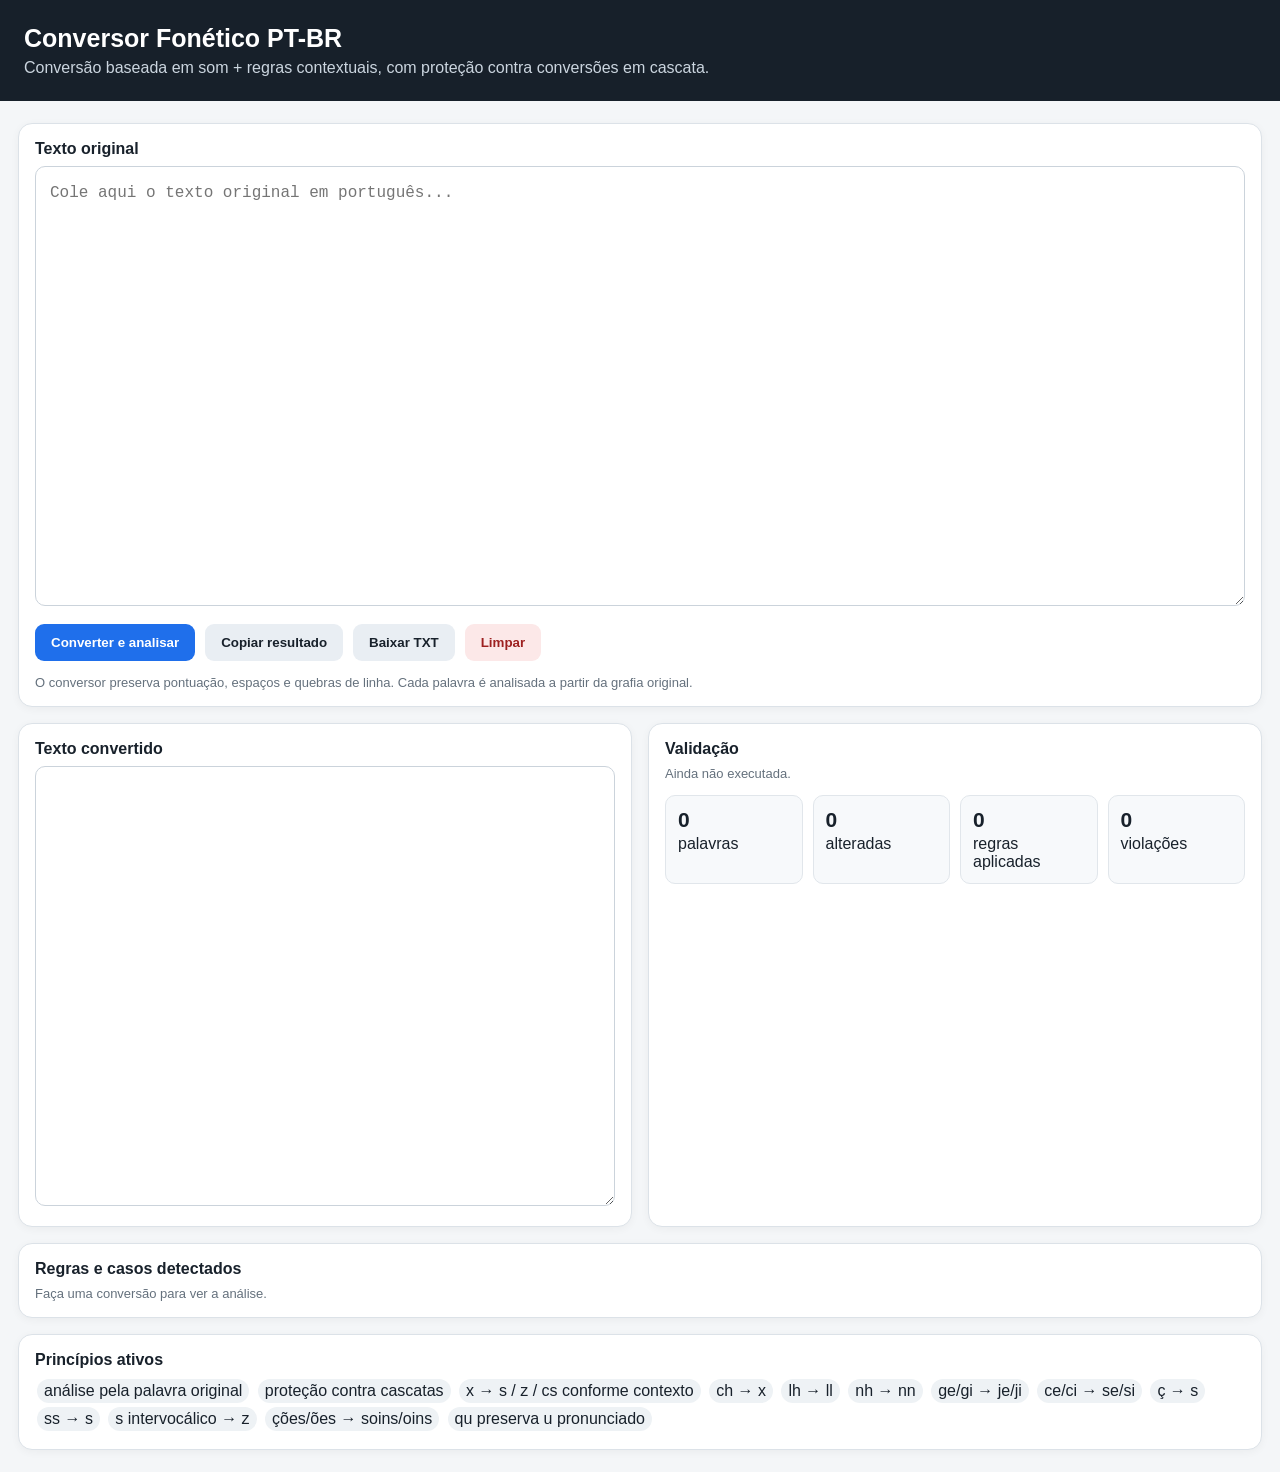
==== index.html @ a9a2e49a "Atualização" ====
<!DOCTYPE html>
<html lang="pt-BR">
<head>
<meta charset="UTF-8">
<meta name="viewport" content="width=device-width, initial-scale=1.0">
<title>Conversor Fonético PT-BR</title>
<link rel="stylesheet" href="css/estilo.css">

</head>
<body>
<header>
<h1>Conversor Fonético PT-BR</h1>
<p>Conversão baseada em som + regras contextuais, com proteção contra conversões em cascata.</p>
</header>
<main>
<div class="card">
<label for="orig">Texto original</label>
<textarea id="orig" spellcheck="false" placeholder="Cole aqui o texto original em português..."></textarea>
<div class="actions">
<button class="primary" id="convert">Converter e analisar</button>
<button class="secondary" id="copy">Copiar resultado</button>
<button class="secondary" id="download">Baixar TXT</button>
<button class="danger" id="clear">Limpar</button>
</div>
<div class="small">O conversor preserva pontuação, espaços e quebras de linha. Cada palavra é analisada a partir da grafia original.</div>
</div>

<div class="grid" style="margin-top:16px">
<div class="card"><label for="out">Texto convertido</label><textarea id="out" spellcheck="false" readonly></textarea></div>
<div class="card">
<label>Validação</label><div id="validation" class="small">Ainda não executada.</div>
<div class="stats">
<div class="stat"><b id="words">0</b>palavras</div>
<div class="stat"><b id="changed">0</b>alteradas</div>
<div class="stat"><b id="rules">0</b>regras aplicadas</div>
<div class="stat"><b id="errors">0</b>violações</div>
</div>
</div>
</div>

<div class="card panel"><label>Regras e casos detectados</label><div id="report" class="small">Faça uma conversão para ver a análise.</div></div>

<div class="card panel">
<label>Princípios ativos</label>
<div>
<span class="tag">análise pela palavra original</span>
<span class="tag">proteção contra cascatas</span>
<span class="tag">x → s / z / cs conforme contexto</span>
<span class="tag">ch → x</span>
<span class="tag">lh → ll</span>
<span class="tag">nh → nn</span>
<span class="tag">ge/gi → je/ji</span>
<span class="tag">ce/ci → se/si</span>
<span class="tag">ç → s</span>
<span class="tag">ss → s</span>
<span class="tag">s intervocálico → z</span>
<span class="tag">ções/ões → soins/oins</span>
<span class="tag">qu preserva u pronunciado</span>
</div>
</div>
</main>

<script>
"use strict";

/*
 MOTOR v6
 - A palavra original nunca é substituída e depois reprocessada.
 - Grupos fonéticos são consumidos diretamente da palavra original.
 - Exceções confirmadas têm prioridade.
 - Regras gerais só atuam quando não há uma decisão lexical/contextual melhor.
*/

const EXCEPTIONS = new Map(Object.entries({
  // Casos validados diretamente nos testes do projeto.
  "antiguidade":"antiguidade",
  "reflexo":"reflecso",
  "texto":"testo",
  "você":"vosê",
  "próximo":"prósimo",
  "próxima":"prósima",
  "próximas":"prósimas",
  "exato":"ezato",
  "exatamente":"ezatamente",
  "expediente":"espediente",
  "expostas":"espostas",
  "externa":"esterna",
  "existiria":"ezistiria",
  "existia":"ezistia",
  "existe":"eziste",
  "exemplo":"ezemplo",
  "excelente":"eselente",
  "excelência":"eselênsia",
  "excesso":"eseso",
  "exceto":"eseto",
  "explicação":"esplicasão",
  "experiência":"esperiênsia",
  "exercício":"ezersísio",
  "exclusivamente":"escluzivamente",
  "expedições":"espedisoins",
  "expedições":"espedisoins",
  "regiões":"rejioins",
  "posições":"pozisoins",
  "reuniões":"reunioins",
  "preocupações":"preocupasoins",
  "soluções":"solusoins",
  "discussões":"discusoins",
  "obrigações":"obrigasoins",
  "notificações":"notificasoins",
  "anotações":"anotasoins",
  "ligações":"ligasoins",
  "aproximação":"aprosimasão",
  "aproximar":"aprosimar",
  "aproximando":"aprosimando",
  "transição":"tranzisão",
  "desconexão":"desconecsão",
  "reflexivas":"reflecsivas",
  "fluxo":"flucso",
  "fixo":"ficso",
  "fixada":"ficsada",
  "gélida":"jélida",
  "legítimo":"lejítimo",
  "urgência":"urjênsia",
  "incêndio":"insêndio",
  "extrema":"e<script src="js/conversor.js"></script>
---- css/estilo.css ----
:root{font-family:Segoe UI,Arial,sans-serif;color:#18212b;background:#f4f6f8}
*{box-sizing:border-box} body{margin:0}
header{background:#17202a;color:#fff;padding:24px}
header h1{margin:0 0 6px;font-size:25px} header p{margin:0;color:#cbd5df}
main{max-width:1400px;margin:22px auto;padding:0 18px}
.grid{display:grid;grid-template-columns:1fr 1fr;gap:16px}
.card{background:#fff;border:1px solid #dce2e8;border-radius:14px;padding:16px;box-shadow:0 2px 8px #0000000b}
label{font-weight:700;display:block;margin-bottom:8px}
textarea{width:100%;min-height:440px;resize:vertical;border:1px solid #cbd3db;border-radius:10px;padding:14px;font:16px/1.55 Consolas,monospace}
.actions{display:flex;gap:10px;flex-wrap:wrap;margin:14px 0}
button{border:0;border-radius:9px;padding:11px 16px;font-weight:700;cursor:pointer}
.primary{background:#1f6feb;color:white}.secondary{background:#e9eef3;color:#18212b}.danger{background:#fce8e8;color:#9d2020}
.stats{display:grid;grid-template-columns:repeat(4,1fr);gap:10px;margin-top:14px}
.stat{background:#f7f9fb;border:1px solid #e1e6eb;border-radius:10px;padding:12px}
.stat b{display:block;font-size:21px;margin-bottom:3px}
.ok{color:#147a42}.warn{color:#9a6700}.bad{color:#b42318}
table{width:100%;border-collapse:collapse;margin-top:10px;font-size:14px}
th,td{text-align:left;border-bottom:1px solid #e8ebef;padding:9px;vertical-align:top} th{background:#f7f9fb}
code{background:#eef2f5;padding:2px 5px;border-radius:5px}.panel{margin-top:16px}
.small{font-size:13px;color:#65717d}.tag{display:inline-block;padding:3px 7px;border-radius:20px;background:#eef2f5;margin:2px}
@media(max-width:900px){.grid{grid-template-columns:1fr}.stats{grid-template-columns:repeat(2,1fr)}}
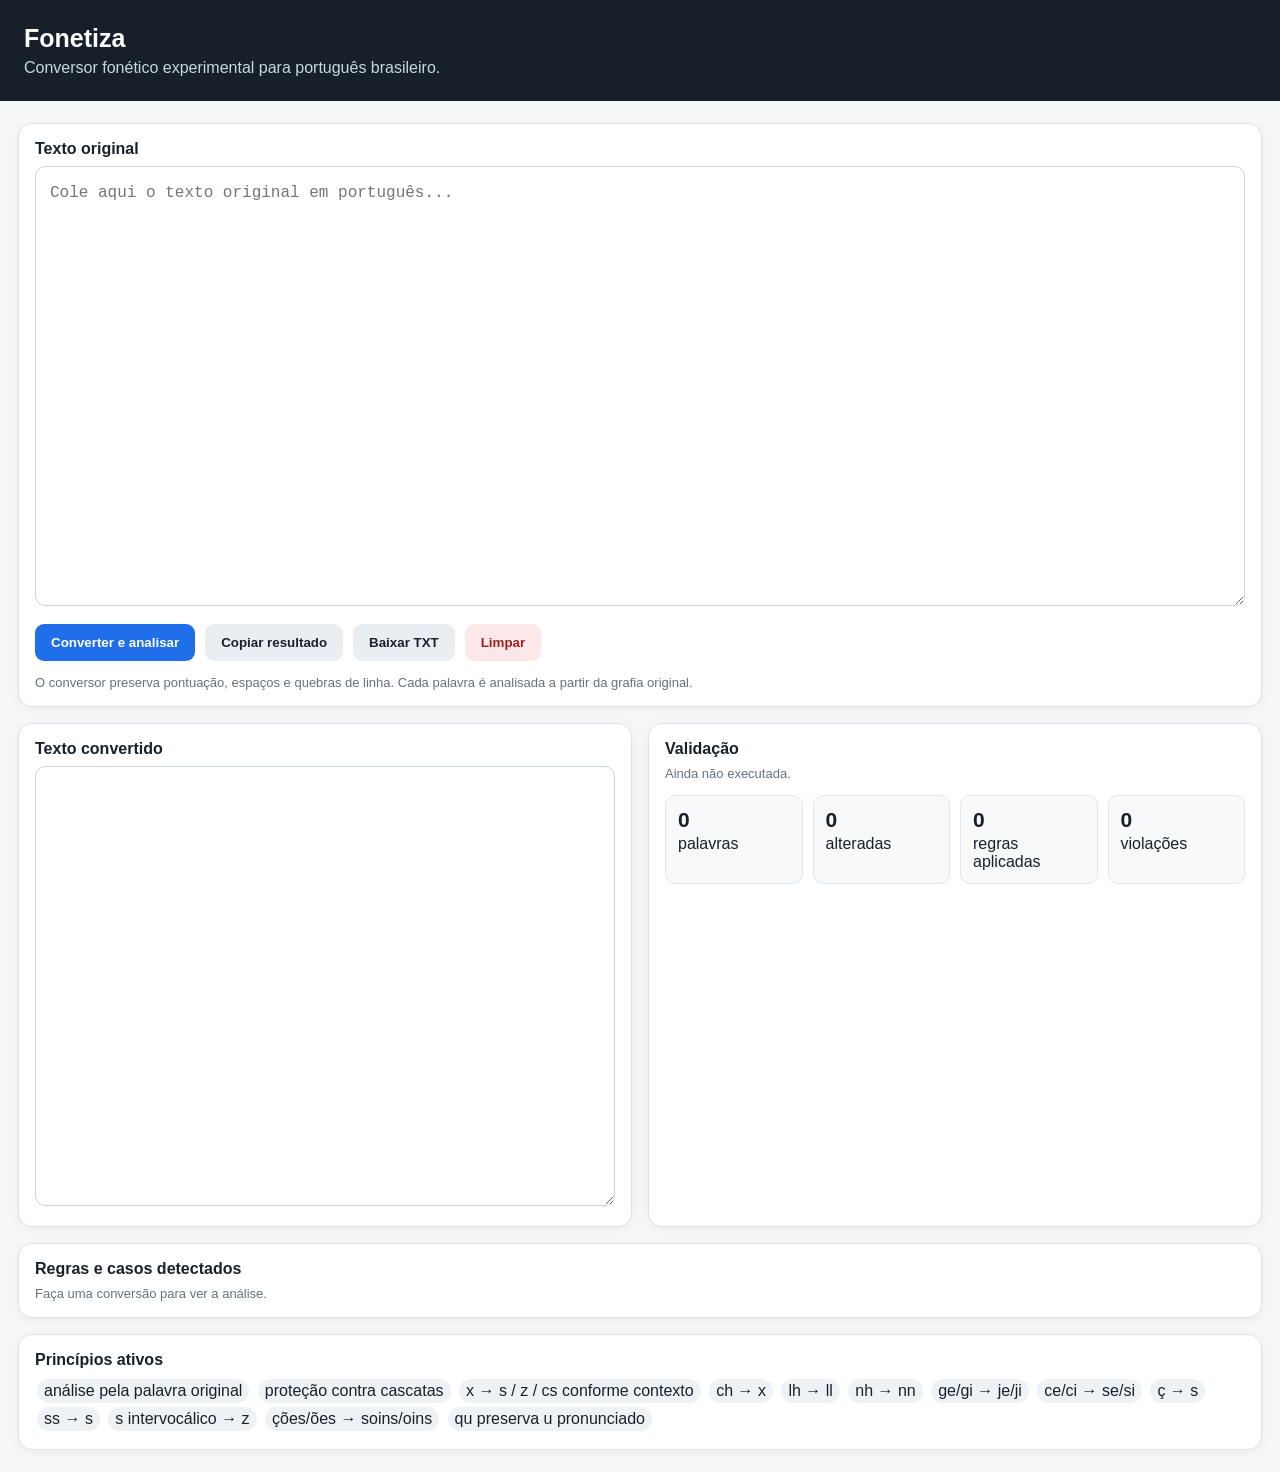
==== commit 784e6100: "Atualização" ====
--- a/index.html
+++ b/index.html
@@ -3,123 +3,69 @@
 <head>
 <meta charset="UTF-8">
 <meta name="viewport" content="width=device-width, initial-scale=1.0">
-<title>Conversor Fonético PT-BR</title>
+<meta name="description" content="Fonetiza — conversor fonético experimental para português brasileiro.">
+<title>Fonetiza — Conversor Fonético PT-BR</title>
 <link rel="stylesheet" href="css/estilo.css">
-
 </head>
 <body>
 <header>
-<h1>Conversor Fonético PT-BR</h1>
-<p>Conversão baseada em som + regras contextuais, com proteção contra conversões em cascata.</p>
+  <h1>Fonetiza</h1>
+  <p>Conversor fonético experimental para português brasileiro.</p>
 </header>
 <main>
-<div class="card">
-<label for="orig">Texto original</label>
-<textarea id="orig" spellcheck="false" placeholder="Cole aqui o texto original em português..."></textarea>
-<div class="actions">
-<button class="primary" id="convert">Converter e analisar</button>
-<button class="secondary" id="copy">Copiar resultado</button>
-<button class="secondary" id="download">Baixar TXT</button>
-<button class="danger" id="clear">Limpar</button>
-</div>
-<div class="small">O conversor preserva pontuação, espaços e quebras de linha. Cada palavra é analisada a partir da grafia original.</div>
-</div>
+  <div class="card">
+    <label for="orig">Texto original</label>
+    <textarea id="orig" spellcheck="false" placeholder="Cole aqui o texto original em português..."></textarea>
+    <div class="actions">
+      <button type="button" class="primary" id="convert">Converter e analisar</button>
+      <button type="button" class="secondary" id="copy">Copiar resultado</button>
+      <button type="button" class="secondary" id="download">Baixar TXT</button>
+      <button type="button" class="danger" id="clear">Limpar</button>
+    </div>
+    <div class="small">O conversor preserva pontuação, espaços e quebras de linha. Cada palavra é analisada a partir da grafia original.</div>
+  </div>
 
-<div class="grid" style="margin-top:16px">
-<div class="card"><label for="out">Texto convertido</label><textarea id="out" spellcheck="false" readonly></textarea></div>
-<div class="card">
-<label>Validação</label><div id="validation" class="small">Ainda não executada.</div>
-<div class="stats">
-<div class="stat"><b id="words">0</b>palavras</div>
-<div class="stat"><b id="changed">0</b>alteradas</div>
-<div class="stat"><b id="rules">0</b>regras aplicadas</div>
-<div class="stat"><b id="errors">0</b>violações</div>
-</div>
-</div>
-</div>
+  <div class="grid" style="margin-top:16px">
+    <div class="card">
+      <label for="out">Texto convertido</label>
+      <textarea id="out" spellcheck="false" readonly></textarea>
+    </div>
+    <div class="card">
+      <label>Validação</label>
+      <div id="validation" class="small">Ainda não executada.</div>
+      <div class="stats">
+        <div class="stat"><b id="words">0</b>palavras</div>
+        <div class="stat"><b id="changed">0</b>alteradas</div>
+        <div class="stat"><b id="rules">0</b>regras aplicadas</div>
+        <div class="stat"><b id="errors">0</b>violações</div>
+      </div>
+    </div>
+  </div>
 
-<div class="card panel"><label>Regras e casos detectados</label><div id="report" class="small">Faça uma conversão para ver a análise.</div></div>
+  <div class="card panel">
+    <label>Regras e casos detectados</label>
+    <div id="report" class="small">Faça uma conversão para ver a análise.</div>
+  </div>
 
-<div class="card panel">
-<label>Princípios ativos</label>
-<div>
-<span class="tag">análise pela palavra original</span>
-<span class="tag">proteção contra cascatas</span>
-<span class="tag">x → s / z / cs conforme contexto</span>
-<span class="tag">ch → x</span>
-<span class="tag">lh → ll</span>
-<span class="tag">nh → nn</span>
-<span class="tag">ge/gi → je/ji</span>
-<span class="tag">ce/ci → se/si</span>
-<span class="tag">ç → s</span>
-<span class="tag">ss → s</span>
-<span class="tag">s intervocálico → z</span>
-<span class="tag">ções/ões → soins/oins</span>
-<span class="tag">qu preserva u pronunciado</span>
-</div>
-</div>
+  <div class="card panel">
+    <label>Princípios ativos</label>
+    <div>
+      <span class="tag">análise pela palavra original</span>
+      <span class="tag">proteção contra cascatas</span>
+      <span class="tag">x → s / z / cs conforme contexto</span>
+      <span class="tag">ch → x</span>
+      <span class="tag">lh → ll</span>
+      <span class="tag">nh → nn</span>
+      <span class="tag">ge/gi → je/ji</span>
+      <span class="tag">ce/ci → se/si</span>
+      <span class="tag">ç → s</span>
+      <span class="tag">ss → s</span>
+      <span class="tag">s intervocálico → z</span>
+      <span class="tag">ções/ões → soins/oins</span>
+      <span class="tag">qu preserva u pronunciado</span>
+    </div>
+  </div>
 </main>
-
-<script>
-"use strict";
-
-/*
- MOTOR v6
- - A palavra original nunca é substituída e depois reprocessada.
- - Grupos fonéticos são consumidos diretamente da palavra original.
- - Exceções confirmadas têm prioridade.
- - Regras gerais só atuam quando não há uma decisão lexical/contextual melhor.
-*/
-
-const EXCEPTIONS = new Map(Object.entries({
-  // Casos validados diretamente nos testes do projeto.
-  "antiguidade":"antiguidade",
-  "reflexo":"reflecso",
-  "texto":"testo",
-  "você":"vosê",
-  "próximo":"prósimo",
-  "próxima":"prósima",
-  "próximas":"prósimas",
-  "exato":"ezato",
-  "exatamente":"ezatamente",
-  "expediente":"espediente",
-  "expostas":"espostas",
-  "externa":"esterna",
-  "existiria":"ezistiria",
-  "existia":"ezistia",
-  "existe":"eziste",
-  "exemplo":"ezemplo",
-  "excelente":"eselente",
-  "excelência":"eselênsia",
-  "excesso":"eseso",
-  "exceto":"eseto",
-  "explicação":"esplicasão",
-  "experiência":"esperiênsia",
-  "exercício":"ezersísio",
-  "exclusivamente":"escluzivamente",
-  "expedições":"espedisoins",
-  "expedições":"espedisoins",
-  "regiões":"rejioins",
-  "posições":"pozisoins",
-  "reuniões":"reunioins",
-  "preocupações":"preocupasoins",
-  "soluções":"solusoins",
-  "discussões":"discusoins",
-  "obrigações":"obrigasoins",
-  "notificações":"notificasoins",
-  "anotações":"anotasoins",
-  "ligações":"ligasoins",
-  "aproximação":"aprosimasão",
-  "aproximar":"aprosimar",
-  "aproximando":"aprosimando",
-  "transição":"tranzisão",
-  "desconexão":"desconecsão",
-  "reflexivas":"reflecsivas",
-  "fluxo":"flucso",
-  "fixo":"ficso",
-  "fixada":"ficsada",
-  "gélida":"jélida",
-  "legítimo":"lejítimo",
-  "urgência":"urjênsia",
-  "incêndio":"insêndio",
-  "extrema":"e<script src="js/conversor.js"></script>
+<script src="js/conversor.js" defer></script>
+</body>
+</html>
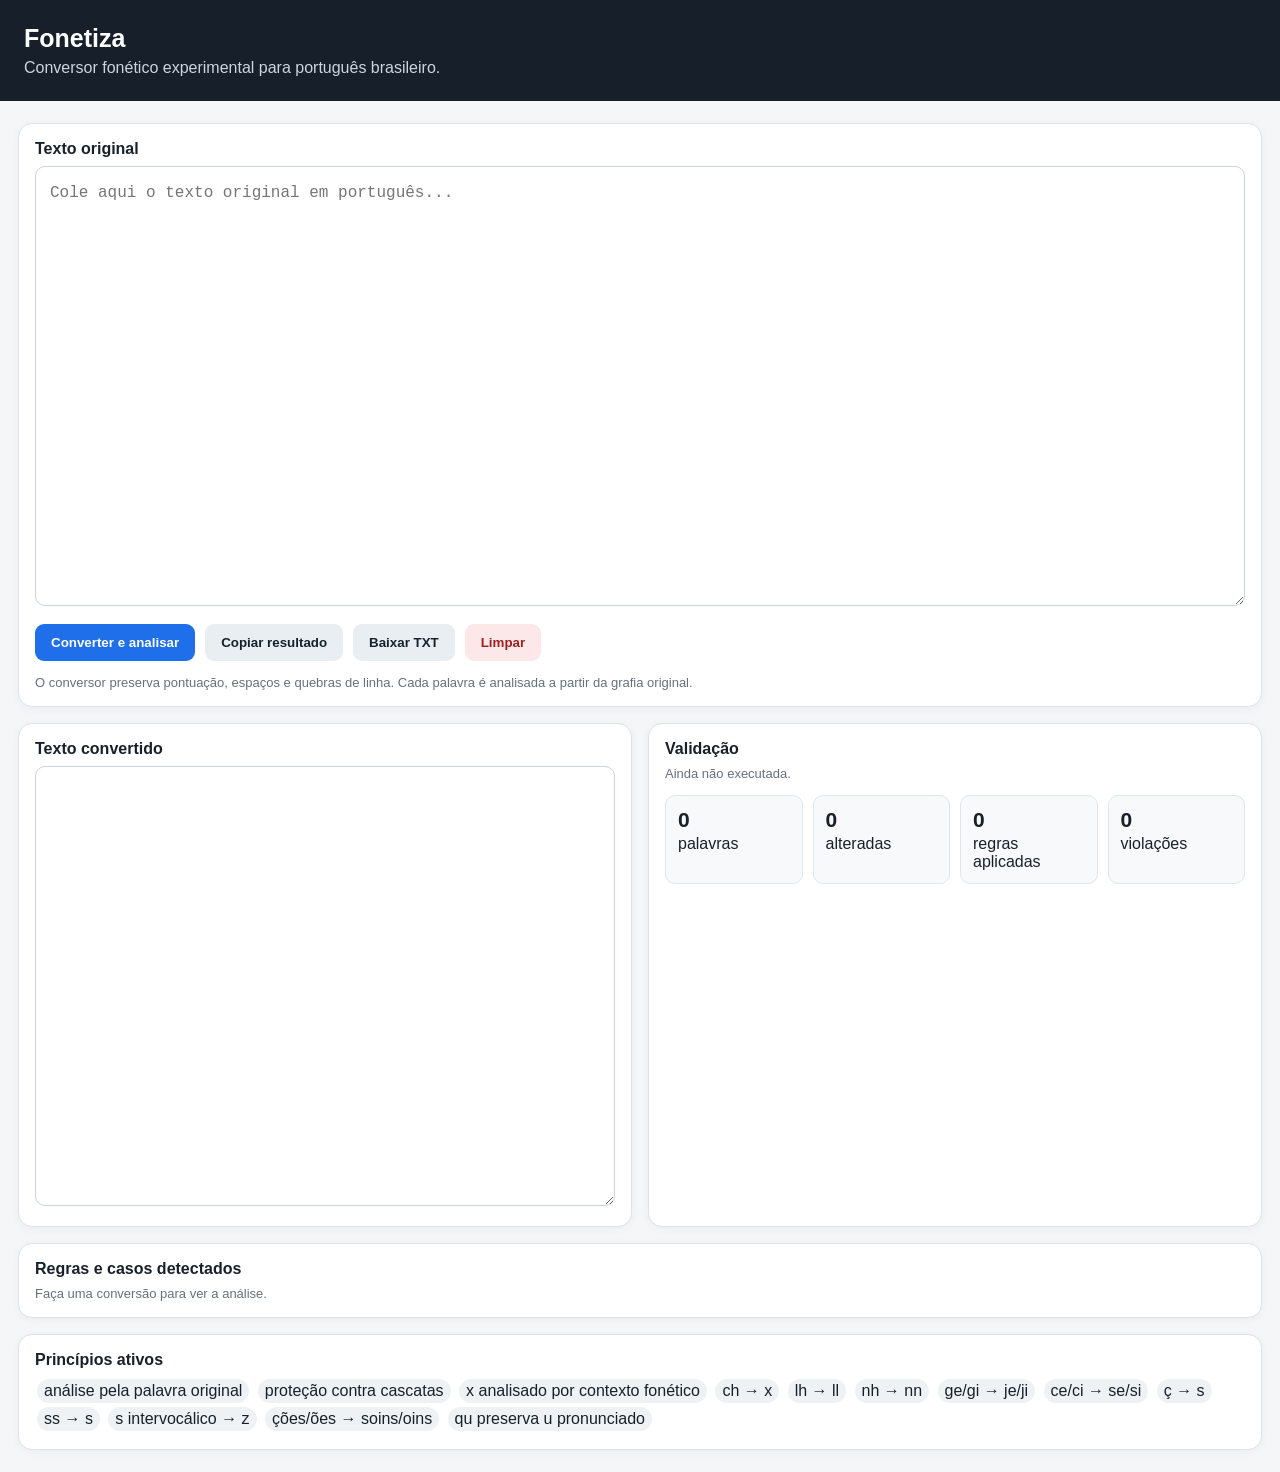
==== commit 9e1cd677: "Atualização" ====
--- a/index.html
+++ b/index.html
@@ -52,7 +52,7 @@
     <div>
       <span class="tag">análise pela palavra original</span>
       <span class="tag">proteção contra cascatas</span>
-      <span class="tag">x → s / z / cs conforme contexto</span>
+      <span class="tag">x analisado por contexto fonético</span>
       <span class="tag">ch → x</span>
       <span class="tag">lh → ll</span>
       <span class="tag">nh → nn</span>
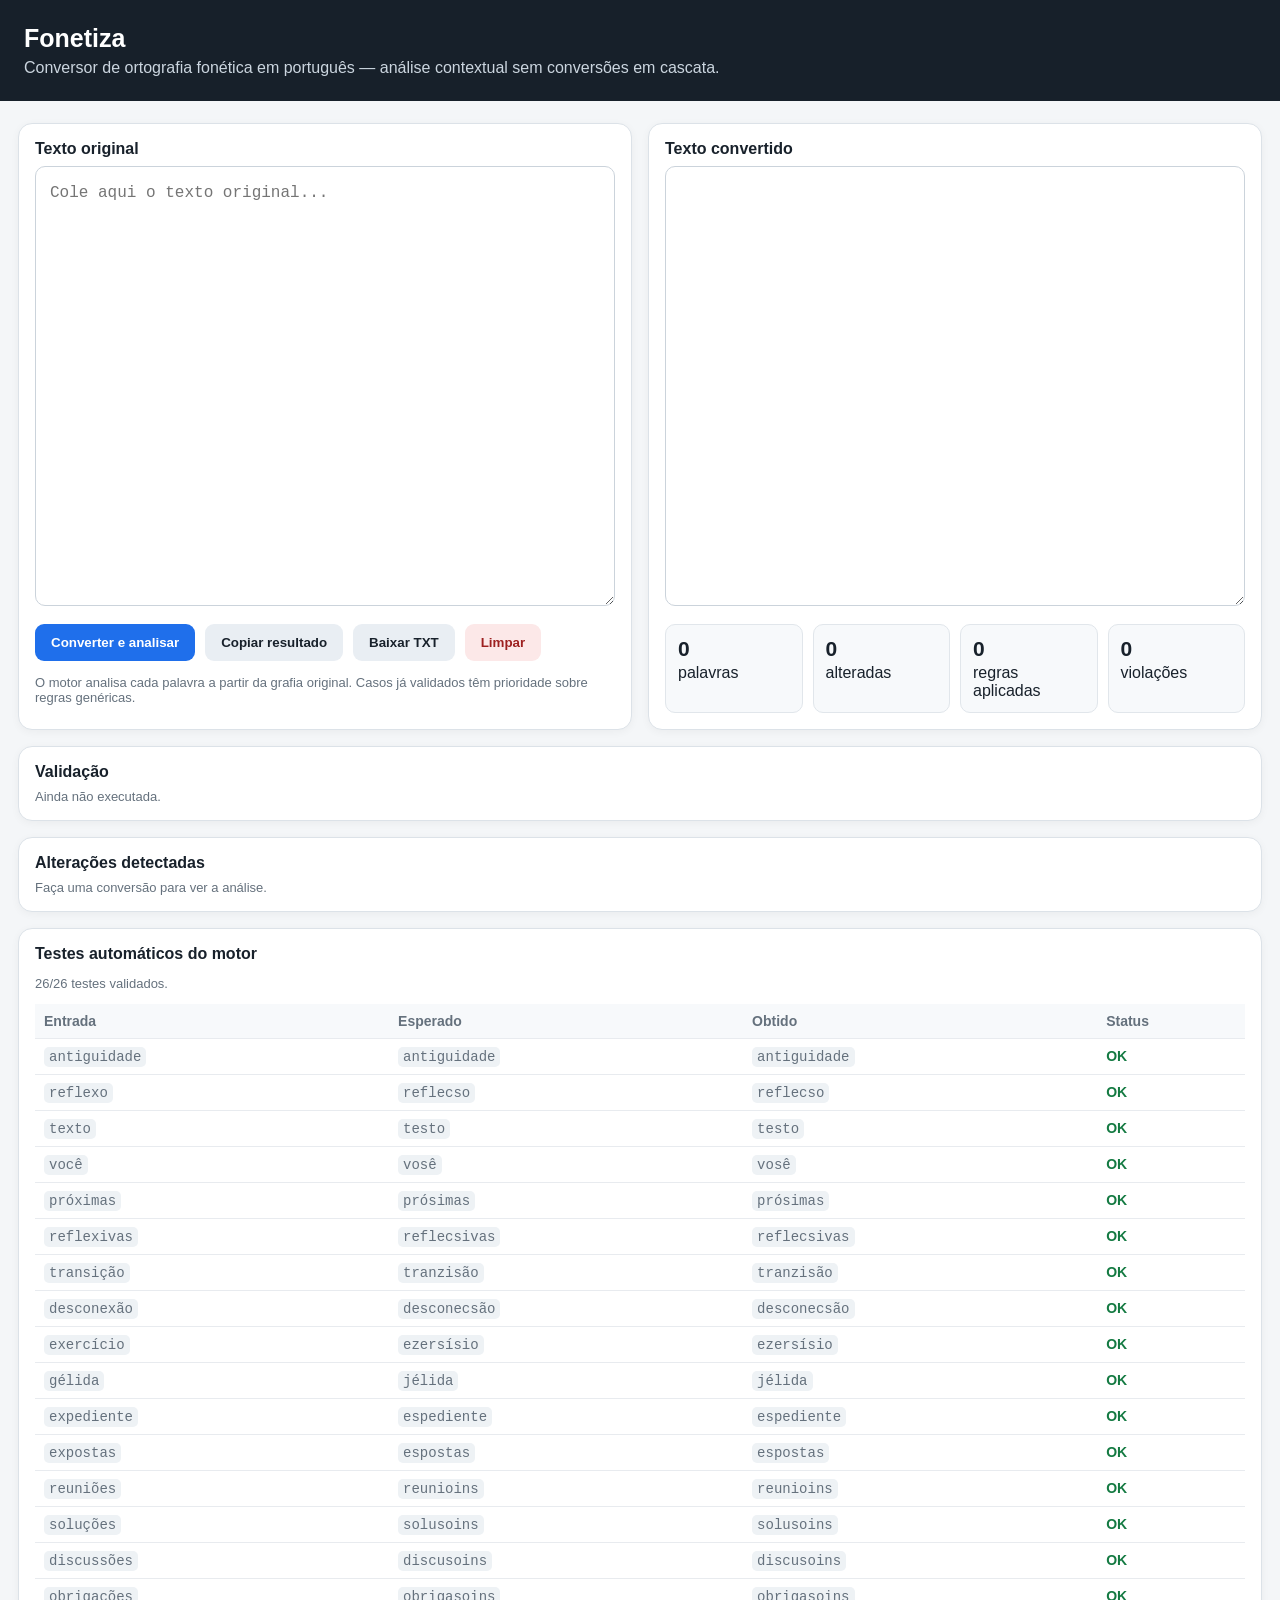
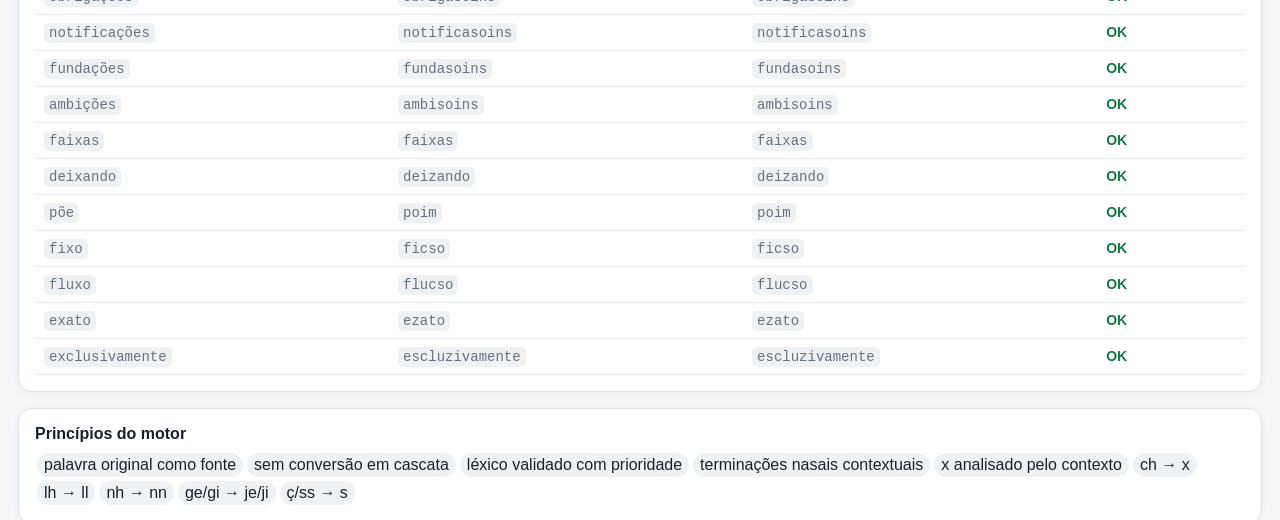
==== commit 15e645e3: "Atualização" ====
--- a/index.html
+++ b/index.html
@@ -1,71 +1,6 @@
-<!DOCTYPE html>
-<html lang="pt-BR">
-<head>
-<meta charset="UTF-8">
-<meta name="viewport" content="width=device-width, initial-scale=1.0">
-<meta name="description" content="Fonetiza — conversor fonético experimental para português brasileiro.">
-<title>Fonetiza — Conversor Fonético PT-BR</title>
-<link rel="stylesheet" href="css/estilo.css">
-</head>
-<body>
-<header>
-  <h1>Fonetiza</h1>
-  <p>Conversor fonético experimental para português brasileiro.</p>
-</header>
-<main>
-  <div class="card">
-    <label for="orig">Texto original</label>
-    <textarea id="orig" spellcheck="false" placeholder="Cole aqui o texto original em português..."></textarea>
-    <div class="actions">
-      <button type="button" class="primary" id="convert">Converter e analisar</button>
-      <button type="button" class="secondary" id="copy">Copiar resultado</button>
-      <button type="button" class="secondary" id="download">Baixar TXT</button>
-      <button type="button" class="danger" id="clear">Limpar</button>
-    </div>
-    <div class="small">O conversor preserva pontuação, espaços e quebras de linha. Cada palavra é analisada a partir da grafia original.</div>
-  </div>
-
-  <div class="grid" style="margin-top:16px">
-    <div class="card">
-      <label for="out">Texto convertido</label>
-      <textarea id="out" spellcheck="false" readonly></textarea>
-    </div>
-    <div class="card">
-      <label>Validação</label>
-      <div id="validation" class="small">Ainda não executada.</div>
-      <div class="stats">
-        <div class="stat"><b id="words">0</b>palavras</div>
-        <div class="stat"><b id="changed">0</b>alteradas</div>
-        <div class="stat"><b id="rules">0</b>regras aplicadas</div>
-        <div class="stat"><b id="errors">0</b>violações</div>
-      </div>
-    </div>
-  </div>
-
-  <div class="card panel">
-    <label>Regras e casos detectados</label>
-    <div id="report" class="small">Faça uma conversão para ver a análise.</div>
-  </div>
-
-  <div class="card panel">
-    <label>Princípios ativos</label>
-    <div>
-      <span class="tag">análise pela palavra original</span>
-      <span class="tag">proteção contra cascatas</span>
-      <span class="tag">x analisado por contexto fonético</span>
-      <span class="tag">ch → x</span>
-      <span class="tag">lh → ll</span>
-      <span class="tag">nh → nn</span>
-      <span class="tag">ge/gi → je/ji</span>
-      <span class="tag">ce/ci → se/si</span>
-      <span class="tag">ç → s</span>
-      <span class="tag">ss → s</span>
-      <span class="tag">s intervocálico → z</span>
-      <span class="tag">ções/ões → soins/oins</span>
-      <span class="tag">qu preserva u pronunciado</span>
-    </div>
-  </div>
-</main>
-<script src="js/conversor.js" defer></script>
-</body>
-</html>
+<!DOCTYPE html><html lang="pt-BR"><head><meta charset="UTF-8"><meta name="viewport" content="width=device-width,initial-scale=1.0"><title>Fonetiza — Conversor Fonético</title><link rel="stylesheet" href="style.css"></head><body><header><h1>Fonetiza</h1><p>Conversor de ortografia fonética em português — análise contextual sem conversões em cascata.</p></header><main><div class="grid"><div class="card"><label for="orig">Texto original</label><textarea id="orig" spellcheck="false" placeholder="Cole aqui o texto original..."></textarea><div class="actions"><button class="primary" id="convert">Converter e analisar</button><button class="secondary" id="copy">Copiar resultado</button><button class="secondary" id="download">Baixar TXT</button><button class="danger" id="clear">Limpar</button></div><div class="small">O motor analisa cada palavra a partir da grafia original. Casos já validados têm prioridade sobre regras genéricas.</div></div><div class="card"><label for="out">Texto convertido</label><textarea id="out" spellcheck="false" readonly></textarea><div class="stats"><div class="stat"><b id="words">0</b>palavras</div><div class="stat"><b id="changed">0</b>alteradas</div><div class="stat"><b id="rules">0</b>regras aplicadas</div><div class="stat"><b id="errors">0</b>violações</div></div></div></div><div class="card panel"><label>Validação</label><div id="validation" class="small">Ainda não executada.</div></div><div class="card panel"><label>Alterações detectadas</label><div id="report" class="small">Faça uma conversão para ver a análise.</div></div><div class="card panel"><label>Testes automáticos do motor</label><div id="tests" class="small"></div></div><div class="card panel"><label>Princípios do motor</label><div><span class="tag">palavra original como fonte</span><span class="tag">sem conversão em cascata</span><span class="tag">léxico validado com prioridade</span><span class="tag">terminações nasais contextuais</span><span class="tag">x analisado pelo contexto</span><span class="tag">ch → x</span><span class="tag">lh → ll</span><span class="tag">nh → nn</span><span class="tag">ge/gi → je/ji</span><span class="tag">ç/ss → s</span></div></div></main><script src="conversor.js"></script><script>
+const $=id=>document.getElementById(id);function esc(s){return s.replace(/[&<>"']/g,c=>({'&':'&amp;','<':'&lt;','>':'&gt;','"':'&quot;',"'":'&#39;'}[c]));}
+function render(){const original=$('orig').value,r=Fonetiza.convertText(original),problems=Fonetiza.validate(r.converted);$('out').value=r.converted;$('words').textContent=(original.match(/\p{L}+(?:[-']\p{L}+)*/gu)||[]).length;$('changed').textContent=r.changes.length;$('rules').textContent=r.ruleCount;$('errors').textContent=problems.length;$('validation').className=problems.length?'bad':'ok';$('validation').textContent=problems.length?'✗ '+problems.join(', '):'✓ Validação estrutural concluída.';$('report').innerHTML=r.changes.length?'<table><thead><tr><th>Original</th><th>Convertida</th><th>Regra</th></tr></thead><tbody>'+r.changes.map(x=>'<tr><td><code>'+esc(x.from)+'</code></td><td><code>'+esc(x.to)+'</code></td><td>'+x.rules.map(y=>'<span class="tag">'+esc(y)+'</span>').join(' ')+'</td></tr>').join('')+'</tbody></table>':'Nenhuma alteração.';}
+function tests(){let ok=0;const rows=Fonetiza.TESTES.map(([a,e])=>{const x=Fonetiza.convertWord(a).word,yes=x===e;if(yes)ok++;return '<tr><td><code>'+esc(a)+'</code></td><td><code>'+esc(e)+'</code></td><td><code>'+esc(x)+'</code></td><td class="'+(yes?'test-ok':'test-bad')+'">'+(yes?'OK':'ERRO')+'</td></tr>';}).join('');$('tests').innerHTML='<p>'+ok+'/'+Fonetiza.TESTES.length+' testes validados.</p><table><thead><tr><th>Entrada</th><th>Esperado</th><th>Obtido</th><th>Status</th></tr></thead><tbody>'+rows+'</tbody></table>';}
+$('convert').onclick=render;$('copy').onclick=async()=>{if($('out').value)await navigator.clipboard.writeText($('out').value)};$('download').onclick=()=>{if(!$('out').value)return;const a=document.createElement('a');a.href=URL.createObjectURL(new Blob([$('out').value],{type:'text/plain;charset=utf-8'}));a.download='texto_convertido.txt';a.click()};$('clear').onclick=()=>{$('orig').value='';$('out').value='';['words','changed','rules','errors'].forEach(x=>$(x).textContent='0');$('validation').className='small';$('validation').textContent='Ainda não executada.';$('report').textContent='Faça uma conversão para ver a análise.'};tests();
+</script></body></html>
--- a/style.css
+++ b/style.css
@@ -0,0 +1 @@
+:root{font-family:Segoe UI,Arial,sans-serif;color:#18212b;background:#f4f6f8}*{box-sizing:border-box}body{margin:0}header{background:#17202a;color:#fff;padding:24px}header h1{margin:0 0 6px;font-size:25px}header p{margin:0;color:#cbd5df}main{max-width:1400px;margin:22px auto;padding:0 18px}.grid{display:grid;grid-template-columns:1fr 1fr;gap:16px}.card{background:#fff;border:1px solid #dce2e8;border-radius:14px;padding:16px;box-shadow:0 2px 8px #0000000b}label{font-weight:700;display:block;margin-bottom:8px}textarea{width:100%;min-height:440px;resize:vertical;border:1px solid #cbd3db;border-radius:10px;padding:14px;font:16px/1.55 Consolas,monospace}.actions{display:flex;gap:10px;flex-wrap:wrap;margin:14px 0}button{border:0;border-radius:9px;padding:11px 16px;font-weight:700;cursor:pointer}.primary{background:#1f6feb;color:white}.secondary{background:#e9eef3;color:#18212b}.danger{background:#fce8e8;color:#9d2020}.stats{display:grid;grid-template-columns:repeat(4,1fr);gap:10px;margin-top:14px}.stat{background:#f7f9fb;border:1px solid #e1e6eb;border-radius:10px;padding:12px}.stat b{display:block;font-size:21px;margin-bottom:3px}.ok{color:#147a42}.bad{color:#b42318}table{width:100%;border-collapse:collapse;margin-top:10px;font-size:14px}th,td{text-align:left;border-bottom:1px solid #e8ebef;padding:9px;vertical-align:top}th{background:#f7f9fb}code{background:#eef2f5;padding:2px 5px;border-radius:5px}.panel{margin-top:16px}.small{font-size:13px;color:#65717d}.tag{display:inline-block;padding:3px 7px;border-radius:20px;background:#eef2f5;margin:2px}.test-ok{color:#147a42;font-weight:700}.test-bad{color:#b42318;font-weight:700}@media(max-width:900px){.grid{grid-template-columns:1fr}.stats{grid-template-columns:repeat(2,1fr)}}
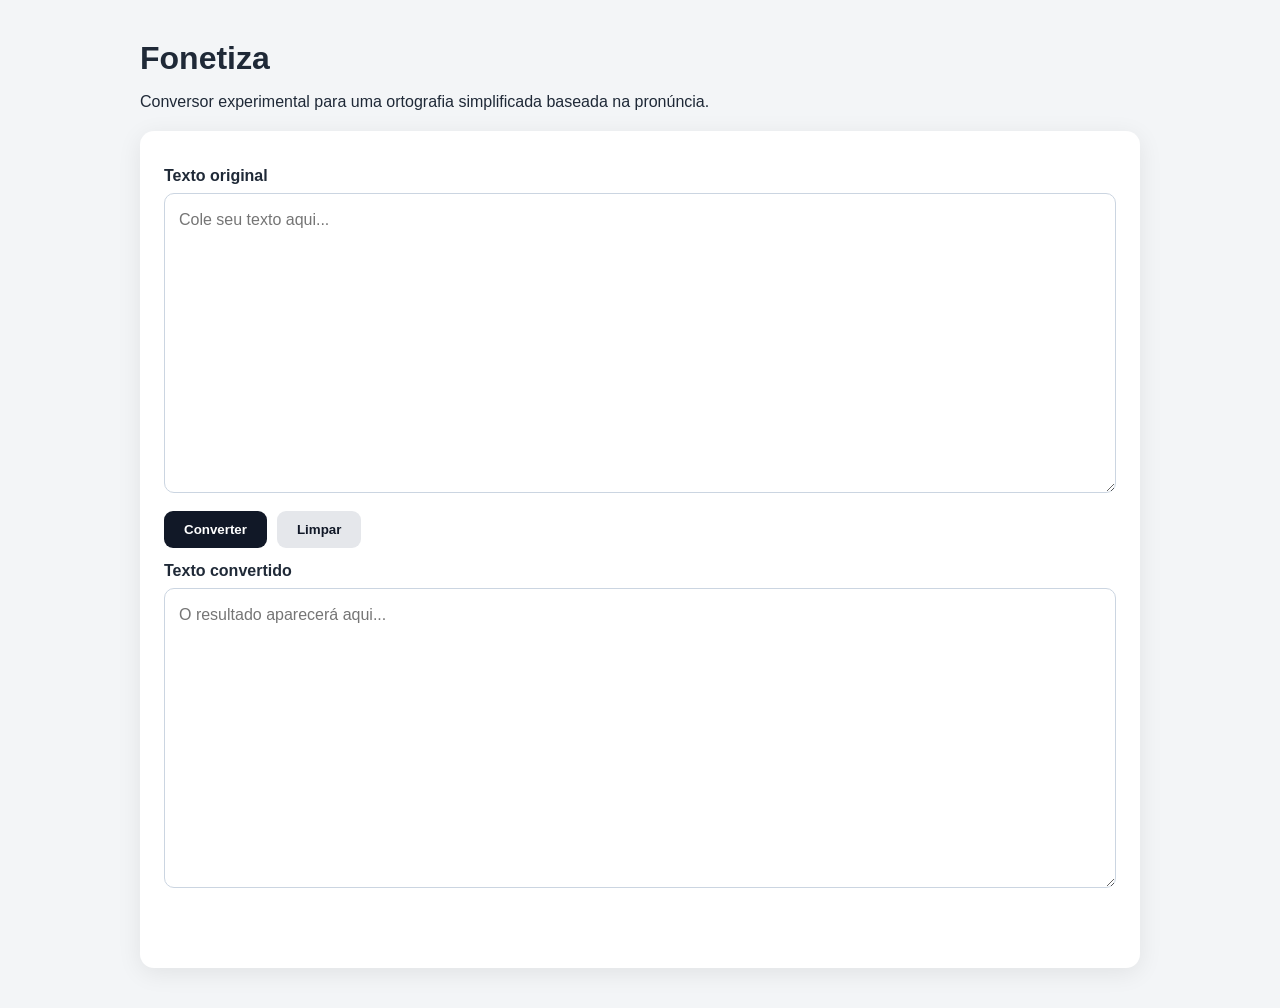
==== commit 662245bc: "Atualização" ====
--- a/index.html
+++ b/index.html
@@ -1,6 +1,32 @@
-<!DOCTYPE html><html lang="pt-BR"><head><meta charset="UTF-8"><meta name="viewport" content="width=device-width,initial-scale=1.0"><title>Fonetiza — Conversor Fonético</title><link rel="stylesheet" href="style.css"></head><body><header><h1>Fonetiza</h1><p>Conversor de ortografia fonética em português — análise contextual sem conversões em cascata.</p></header><main><div class="grid"><div class="card"><label for="orig">Texto original</label><textarea id="orig" spellcheck="false" placeholder="Cole aqui o texto original..."></textarea><div class="actions"><button class="primary" id="convert">Converter e analisar</button><button class="secondary" id="copy">Copiar resultado</button><button class="secondary" id="download">Baixar TXT</button><button class="danger" id="clear">Limpar</button></div><div class="small">O motor analisa cada palavra a partir da grafia original. Casos já validados têm prioridade sobre regras genéricas.</div></div><div class="card"><label for="out">Texto convertido</label><textarea id="out" spellcheck="false" readonly></textarea><div class="stats"><div class="stat"><b id="words">0</b>palavras</div><div class="stat"><b id="changed">0</b>alteradas</div><div class="stat"><b id="rules">0</b>regras aplicadas</div><div class="stat"><b id="errors">0</b>violações</div></div></div></div><div class="card panel"><label>Validação</label><div id="validation" class="small">Ainda não executada.</div></div><div class="card panel"><label>Alterações detectadas</label><div id="report" class="small">Faça uma conversão para ver a análise.</div></div><div class="card panel"><label>Testes automáticos do motor</label><div id="tests" class="small"></div></div><div class="card panel"><label>Princípios do motor</label><div><span class="tag">palavra original como fonte</span><span class="tag">sem conversão em cascata</span><span class="tag">léxico validado com prioridade</span><span class="tag">terminações nasais contextuais</span><span class="tag">x analisado pelo contexto</span><span class="tag">ch → x</span><span class="tag">lh → ll</span><span class="tag">nh → nn</span><span class="tag">ge/gi → je/ji</span><span class="tag">ç/ss → s</span></div></div></main><script src="conversor.js"></script><script>
-const $=id=>document.getElementById(id);function esc(s){return s.replace(/[&<>"']/g,c=>({'&':'&amp;','<':'&lt;','>':'&gt;','"':'&quot;',"'":'&#39;'}[c]));}
-function render(){const original=$('orig').value,r=Fonetiza.convertText(original),problems=Fonetiza.validate(r.converted);$('out').value=r.converted;$('words').textContent=(original.match(/\p{L}+(?:[-']\p{L}+)*/gu)||[]).length;$('changed').textContent=r.changes.length;$('rules').textContent=r.ruleCount;$('errors').textContent=problems.length;$('validation').className=problems.length?'bad':'ok';$('validation').textContent=problems.length?'✗ '+problems.join(', '):'✓ Validação estrutural concluída.';$('report').innerHTML=r.changes.length?'<table><thead><tr><th>Original</th><th>Convertida</th><th>Regra</th></tr></thead><tbody>'+r.changes.map(x=>'<tr><td><code>'+esc(x.from)+'</code></td><td><code>'+esc(x.to)+'</code></td><td>'+x.rules.map(y=>'<span class="tag">'+esc(y)+'</span>').join(' ')+'</td></tr>').join('')+'</tbody></table>':'Nenhuma alteração.';}
-function tests(){let ok=0;const rows=Fonetiza.TESTES.map(([a,e])=>{const x=Fonetiza.convertWord(a).word,yes=x===e;if(yes)ok++;return '<tr><td><code>'+esc(a)+'</code></td><td><code>'+esc(e)+'</code></td><td><code>'+esc(x)+'</code></td><td class="'+(yes?'test-ok':'test-bad')+'">'+(yes?'OK':'ERRO')+'</td></tr>';}).join('');$('tests').innerHTML='<p>'+ok+'/'+Fonetiza.TESTES.length+' testes validados.</p><table><thead><tr><th>Entrada</th><th>Esperado</th><th>Obtido</th><th>Status</th></tr></thead><tbody>'+rows+'</tbody></table>';}
-$('convert').onclick=render;$('copy').onclick=async()=>{if($('out').value)await navigator.clipboard.writeText($('out').value)};$('download').onclick=()=>{if(!$('out').value)return;const a=document.createElement('a');a.href=URL.createObjectURL(new Blob([$('out').value],{type:'text/plain;charset=utf-8'}));a.download='texto_convertido.txt';a.click()};$('clear').onclick=()=>{$('orig').value='';$('out').value='';['words','changed','rules','errors'].forEach(x=>$(x).textContent='0');$('validation').className='small';$('validation').textContent='Ainda não executada.';$('report').textContent='Faça uma conversão para ver a análise.'};tests();
-</script></body></html>
+<!DOCTYPE html>
+<html lang="pt-BR">
+<head>
+  <meta charset="UTF-8">
+  <meta name="viewport" content="width=device-width, initial-scale=1.0">
+  <title>Fonetiza — Conversor de Ortografia</title>
+  <link rel="stylesheet" href="style.css">
+</head>
+<body>
+  <main class="container">
+    <header>
+      <h1>Fonetiza</h1>
+      <p>Conversor experimental para uma ortografia simplificada baseada na pronúncia.</p>
+    </header>
+
+    <section class="card">
+      <label for="entrada">Texto original</label>
+      <textarea id="entrada" placeholder="Cole seu texto aqui..."></textarea>
+
+      <div class="actions">
+        <button id="converter">Converter</button>
+        <button id="limpar" class="secondary">Limpar</button>
+      </div>
+
+      <label for="saida">Texto convertido</label>
+      <textarea id="saida" readonly placeholder="O resultado aparecerá aqui..."></textarea>
+      <p id="status" class="status"></p>
+    </section>
+  </main>
+  <script src="conversor.js"></script>
+</body>
+</html>
--- a/style.css
+++ b/style.css
@@ -1 +1,48 @@
-:root{font-family:Segoe UI,Arial,sans-serif;color:#18212b;background:#f4f6f8}*{box-sizing:border-box}body{margin:0}header{background:#17202a;color:#fff;padding:24px}header h1{margin:0 0 6px;font-size:25px}header p{margin:0;color:#cbd5df}main{max-width:1400px;margin:22px auto;padding:0 18px}.grid{display:grid;grid-template-columns:1fr 1fr;gap:16px}.card{background:#fff;border:1px solid #dce2e8;border-radius:14px;padding:16px;box-shadow:0 2px 8px #0000000b}label{font-weight:700;display:block;margin-bottom:8px}textarea{width:100%;min-height:440px;resize:vertical;border:1px solid #cbd3db;border-radius:10px;padding:14px;font:16px/1.55 Consolas,monospace}.actions{display:flex;gap:10px;flex-wrap:wrap;margin:14px 0}button{border:0;border-radius:9px;padding:11px 16px;font-weight:700;cursor:pointer}.primary{background:#1f6feb;color:white}.secondary{background:#e9eef3;color:#18212b}.danger{background:#fce8e8;color:#9d2020}.stats{display:grid;grid-template-columns:repeat(4,1fr);gap:10px;margin-top:14px}.stat{background:#f7f9fb;border:1px solid #e1e6eb;border-radius:10px;padding:12px}.stat b{display:block;font-size:21px;margin-bottom:3px}.ok{color:#147a42}.bad{color:#b42318}table{width:100%;border-collapse:collapse;margin-top:10px;font-size:14px}th,td{text-align:left;border-bottom:1px solid #e8ebef;padding:9px;vertical-align:top}th{background:#f7f9fb}code{background:#eef2f5;padding:2px 5px;border-radius:5px}.panel{margin-top:16px}.small{font-size:13px;color:#65717d}.tag{display:inline-block;padding:3px 7px;border-radius:20px;background:#eef2f5;margin:2px}.test-ok{color:#147a42;font-weight:700}.test-bad{color:#b42318;font-weight:700}@media(max-width:900px){.grid{grid-template-columns:1fr}.stats{grid-template-columns:repeat(2,1fr)}}
+* { box-sizing: border-box; }
+body {
+  margin: 0;
+  font-family: Arial, sans-serif;
+  background: #f3f5f7;
+  color: #1f2937;
+}
+.container {
+  width: min(1000px, 94%);
+  margin: 40px auto;
+}
+header { margin-bottom: 20px; }
+h1 { margin-bottom: 6px; }
+.card {
+  background: white;
+  padding: 24px;
+  border-radius: 14px;
+  box-shadow: 0 5px 24px rgba(0,0,0,.08);
+}
+label {
+  display: block;
+  font-weight: 700;
+  margin: 12px 0 8px;
+}
+textarea {
+  width: 100%;
+  min-height: 300px;
+  resize: vertical;
+  padding: 14px;
+  border: 1px solid #cbd5e1;
+  border-radius: 10px;
+  font: 16px/1.55 Arial, sans-serif;
+}
+.actions {
+  display: flex;
+  gap: 10px;
+  margin: 14px 0;
+}
+button {
+  border: 0;
+  border-radius: 9px;
+  padding: 11px 20px;
+  cursor: pointer;
+  font-weight: 700;
+}
+#converter { background: #111827; color: white; }
+.secondary { background: #e5e7eb; color: #111827; }
+.status { min-height: 20px; color: #64748b; }
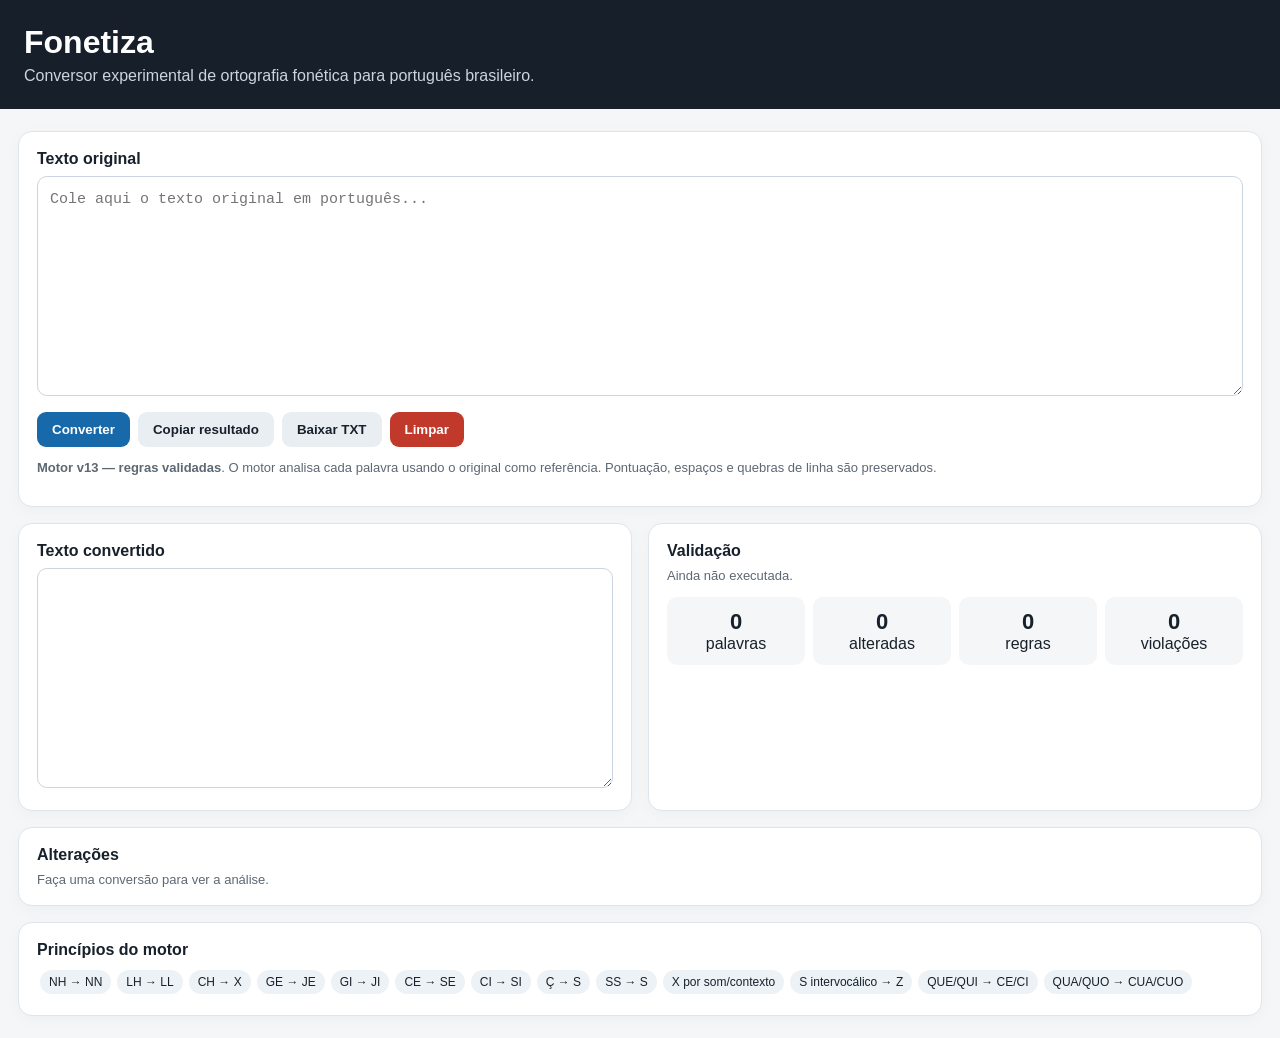
==== commit d1897657: "Atualização" ====
--- a/index.html
+++ b/index.html
@@ -1,32 +1,59 @@
-<!DOCTYPE html>
+<!doctype html>
 <html lang="pt-BR">
 <head>
-  <meta charset="UTF-8">
-  <meta name="viewport" content="width=device-width, initial-scale=1.0">
-  <title>Fonetiza — Conversor de Ortografia</title>
-  <link rel="stylesheet" href="style.css">
+<meta charset="utf-8"><meta name="viewport" content="width=device-width,initial-scale=1">
+<title>Fonetiza v12 — Conversor Fonético PT-BR</title>
+<style>
+:root{font-family:Segoe UI,Arial,sans-serif;color:#18212b;background:#f4f6f8}*{box-sizing:border-box}body{margin:0}header{background:#17202a;color:#fff;padding:24px}header h1{margin:0 0 6px}header p{margin:0;color:#cbd5df}main{max-width:1400px;margin:22px auto;padding:0 18px}.card{background:#fff;border:1px solid #dfe5eb;border-radius:14px;padding:18px;box-shadow:0 4px 16px #00000008;margin-bottom:16px}label{font-weight:700;display:block;margin-bottom:8px}textarea{width:100%;min-height:220px;border:1px solid #cbd5df;border-radius:10px;padding:12px;font:15px/1.5 Consolas,monospace;resize:vertical}.actions{display:flex;flex-wrap:wrap;gap:8px;margin-top:12px}button{border:0;border-radius:9px;padding:10px 15px;cursor:pointer;font-weight:700}.primary{background:#1769aa;color:#fff}.secondary{background:#e9eef3;color:#18212b}.danger{background:#c0392b;color:#fff}.grid{display:grid;grid-template-columns:1fr 1fr;gap:16px}.stats{display:grid;grid-template-columns:repeat(4,1fr);gap:8px;margin-top:14px}.stat{background:#f4f6f8;border-radius:10px;padding:12px;text-align:center}.stat b{display:block;font-size:22px}.small{font-size:13px;color:#5d6873}.ok{color:#18733c;font-weight:700}.bad{color:#b42318;font-weight:700}.tag{display:inline-block;background:#edf2f7;border-radius:999px;padding:5px 9px;margin:3px;font-size:12px}table{width:100%;border-collapse:collapse;font-size:13px}th,td{text-align:left;border-bottom:1px solid #e5e9ed;padding:8px}code{font-family:Consolas,monospace}@media(max-width:800px){.grid{grid-template-columns:1fr}.stats{grid-template-columns:repeat(2,1fr)}}
+</style>
 </head>
 <body>
-  <main class="container">
-    <header>
-      <h1>Fonetiza</h1>
-      <p>Conversor experimental para uma ortografia simplificada baseada na pronúncia.</p>
-    </header>
-
-    <section class="card">
-      <label for="entrada">Texto original</label>
-      <textarea id="entrada" placeholder="Cole seu texto aqui..."></textarea>
-
-      <div class="actions">
-        <button id="converter">Converter</button>
-        <button id="limpar" class="secondary">Limpar</button>
-      </div>
-
-      <label for="saida">Texto convertido</label>
-      <textarea id="saida" readonly placeholder="O resultado aparecerá aqui..."></textarea>
-      <p id="status" class="status"></p>
-    </section>
-  </main>
-  <script src="conversor.js"></script>
-</body>
-</html>
+<header><h1>Fonetiza</h1><p>Conversor experimental de ortografia fonética para português brasileiro.</p></header>
+<main>
+<div class="card"><label for="orig">Texto original</label><textarea id="orig" spellcheck="false" placeholder="Cole aqui o texto original em português..."></textarea><div class="actions"><button class="primary" id="convert">Converter</button><button class="secondary" id="copy">Copiar resultado</button><button class="secondary" id="download">Baixar TXT</button><button class="danger" id="clear">Limpar</button></div><p class="small"><strong>Motor v13 — regras validadas</strong>. O motor analisa cada palavra usando o original como referência. Pontuação, espaços e quebras de linha são preservados.</p></div>
+<div class="grid"><div class="card"><label for="out">Texto convertido</label><textarea id="out" readonly spellcheck="false"></textarea></div><div class="card"><label>Validação</label><div id="validation" class="small">Ainda não executada.</div><div class="stats"><div class="stat"><b id="words">0</b>palavras</div><div class="stat"><b id="changed">0</b>alteradas</div><div class="stat"><b id="rules">0</b>regras</div><div class="stat"><b id="errors">0</b>violações</div></div></div></div>
+<div class="card"><label>Alterações</label><div id="report" class="small">Faça uma conversão para ver a análise.</div></div>
+<div class="card"><label>Princípios do motor</label><div><span class="tag">NH → NN</span><span class="tag">LH → LL</span><span class="tag">CH → X</span><span class="tag">GE → JE</span><span class="tag">GI → JI</span><span class="tag">CE → SE</span><span class="tag">CI → SI</span><span class="tag">Ç → S</span><span class="tag">SS → S</span><span class="tag">X por som/contexto</span><span class="tag">S intervocálico → Z</span><span class="tag">QUE/QUI → CE/CI</span><span class="tag">QUA/QUO → CUA/CUO</span></div></div>
+</main>
+<script>
+'use strict';
+const EXCEPTIONS=new Map(Object.entries({
+'aqui':'aci','próximo':'prósimo','próxima':'prósima','próximas':'prósimas','próximos':'prósimos','texto':'testo','você':'vosê','reflexo':'reflecso','reflexivas':'reflecsivas','fixo':'ficso','fixada':'ficsada','fluxo':'flucso','exato':'ezato','exatamente':'ezatamente','exercício':'ezersísio','expediente':'espediente','expostas':'espostas','exclusivamente':'escluzivamente','desconexão':'desconecsão','transição':'tranzisão','trânsito':'trânzito','gélida':'jélida','legítimo':'lejítimo','urgência':'urjênsia','incêndio':'insêndio','extrema':'estrema','extremidade':'estremidade','extremamente':'estremamente','aproximar':'aprosimar','aproximando':'aprosimando','aproximação':'aprosimasão','deixando':'deixando','deixa':'deixa','faixa':'faixa','faixas':'faixas','frequentadores':'frecuentadores','shopping':'xópim','põe':'poim','antiguidade':'antiguidade','antiguidades':'antiguidades','ambições':'ambisoins','fundações':'fundasoins','preocupações':'preocupasoins','soluções':'solusoins','discussões':'discusoins','obrigações':'obrigasoins','notificações':'notificasoins','anotações':'anotasoins','ligações':'ligasoins','reuniões':'reunioins','expedições':'espedisoins','regiões':'rejioins','posições':'pozisoins','estações':'estasoins','espiões':'espioins','corações':'corasoins','gerações':'jerasoins','sensação':'sensasão','situação':'situasão','função':'funsão','atenção':'atensão','proteção':'protesão','produção':'produsão','organização':'organizasão','discussão':'discusão','expressão':'espresão','expressivos':'espresivos','explicação':'esplicasão','explicações':'esplicasoins','necessário':'nesesário','necessidade':'nesesidade','segurança':'seguransa','silêncio':'silênsio','espaço':'espaso','infância':'infânsia','superfície':'superfísie','círculos':'sírculos','artificial':'artifisial','principal':'prinsipal','cercada':'sercada','frase':'fraze','casa':'caza','casaco':'cazaco','casais':'cazais','peso':'pezo','pesada':'pezada','presente':'prezente','repousa':'repouza','baseado':'bazeado','idoso':'idozo','refúgio':'refújio','ligeiramente':'lijeiramente','página':'pájina','gênero':'jênero','científica':'sientífica','história':'istória','ficção':'ficsão','chuva':'xuva','cheiro':'xeiro','chegar':'xegar','chamou':'xamou','chafariz':'xafariz','choque':'xoque','galho':'gallo','olhar':'ollar','olhos':'ollos','trabalho':'traballo','trilha':'trilla','linha':'linna','linhas':'linnas','tinha':'tinna','manhã':'mannã','conhecia':'connesia','conhecer':'conneser','conhecida':'connesida','conhecidas':'connesidas','conhecimento':'connesimento','conseguia':'consegia','receber':'reseber','recebido':'resebido','começava':'comesava','começou':'comesou','começam':'comesam','começando':'comesando','descendo':'desendo','desceu':'deseu','descer':'deser','descida':'desida','esquecido':'escesido','esvaziasse':'esvaziase','hesitou':'ezitou','trouxe':'trouse','trouxeram':'trouseram','desavisados':'dezavizados','atrasa':'atraza','quase':'cuaze','quatro':'cuatro','quando':'cuando','qualquer':'cualcer','porque':'porce','que':'ce','quem':'cem','aquele':'acele','aquela':'acela','daquele':'dacele','daquela':'dacela','quente':'cente','pequeno':'peceno','pequena':'pecena','esquina':'escina','tranquilo':'trancuilo','trancilo':'trancuilo','aquecer':'aceser','Miguel':'Migel','exalando':'ezalando','exige':'ezije','exigindo':'ezijindo','exigiriam':'ezijiriam','exibindo':'ezibindo','exemplo':'ezemplo','existia':'ezistia','existiria':'ezistiria','existem':'ezistem','existe':'eziste','excelente':'eselente','excelência':'eselênsia','excesso':'eseso','exceto':'eseto','experiência':'esperiênsia','experimentava':'esperimentava','explorar':'esplorar','presisar':'presizar','precisar':'presizar','presisava':'presizava','precisava':'presizava','precisão':'presizão','desacelerar':'dezaselerar','desconhecido':'desconnesido','escolhido':'escollido','silencioso':'silensioso','silenciosas':'silensiosas','anúncio':'anúnsio','coisas':'coizas','viajem':'viajem','ninguém':'ningém','ajustar':'ajustar','ciser':'cizer','estivessem':'estivese','represa':'repreza','desejo':'dezejo','cuidadosamente':'cuidadozamente','modificações':'modificasoins','estação':'estasão','amanhecido':'amannesido','acontecia':'acontesia','cachorros':'caxorros','cachecol':'caxecol','funсionava':'funsionava','exame':'ezame','existir':'ezistir','existência':'ezistênsia','exigência':'ezijênsia','crescer':'creser','crescimento':'cresimento','licença':'lisensa','serviço':'serviso','princípio':'prinsípio','ação':'asão','coração':'corasão','solução':'solusão','educação':'educasão','aceitação':'aseitasão','comunicação':'comunicasão','informação':'informasão','reação':'reasão','atração':'atrasão','criação':'criasão','decisão':'desizão','possível':'posível','passeio':'paseio','crise':'crize','fase':'faze','mesa':'meza','camisa':'camiza','visita':'vizita','análise':'análize','pessoa':'pesoa','sangue':'sange','língua':'língua','sequência':'secuênsia','frequência':'frecuênsia','consequência':'consecuênsia','higiene':'ijiene'}));
+function lower(s){return s.toLocaleLowerCase('pt-BR')}
+function caseLike(raw,out){if(raw===raw.toLocaleUpperCase('pt-BR')&&raw!==raw.toLocaleLowerCase('pt-BR'))return out.toLocaleUpperCase('pt-BR');if(raw&&raw[0]===raw[0].toLocaleUpperCase('pt-BR')&&raw[0]!==raw[0].toLocaleLowerCase('pt-BR'))return out.charAt(0).toLocaleUpperCase('pt-BR')+out.slice(1);return out}
+function generic(word){
+ const v=c=>!!c&&/[aeiouáéíóúâêôãõ]/i.test(c); const out=[]; let i=0;
+ while(i<word.length){const a=word[i],b=word[i+1]||'',c=word[i+2]||'',p=lower(a+b);
+  if(!/\p{L}/u.test(a)){out.push(a);i++;continue}
+  if(p==='nh'){out.push(caseLike(a,'n')+'n');i+=2;continue}
+  if(p==='lh'){out.push(caseLike(a,'l')+'l');i+=2;continue}
+  if(p==='ch'){out.push(caseLike(a,'x'));i+=2;continue}
+  if(p==='sc' && /[eéií]/i.test(c)){out.push(caseLike(a,'s'));i+=2;continue}
+  if(lower(a)==='ç'){out.push(a==='Ç'?'S':'s');i++;continue}
+  if(p==='ss'){out.push(caseLike(a,'s'));i+=2;continue}
+  if(p==='ge'){out.push(caseLike(a,'j')+'e');i+=2;continue}
+  if(p==='gi'){out.push(caseLike(a,'j')+'i');i+=2;continue}
+  if(p==='ce'){out.push(caseLike(a,'s')+'e');i+=2;continue}
+  if(p==='ci'){out.push(caseLike(a,'s')+'i');i+=2;continue}
+  if(p==='qu'){if(/[eéií]/i.test(c))out.push(caseLike(a,'c'));else out.push(caseLike(a,'c')+'u');i+=2;continue}
+  if(p==='gu'){if(/[eéií]/i.test(c))out.push(a);else out.push(a+'u');i+=2;continue}
+  if(lower(a)==='x'){
+    const prev=word[i-1]||''; if(lower(prev)==='e'&&v(c))out.push(caseLike(a,'z')); else out.push(a); i++;continue
+  }
+  if(lower(a)==='s'){const prev=word[i-1]||'',next=b;if(v(prev)&&v(next))out.push(a==='S'?'Z':'z');else out.push(a);i++;continue}
+  if(lower(a)==='k'){out.push(a==='K'?'C':'c');i++;continue}
+  if(lower(a)==='y'){out.push(a==='Y'?'I':'i');i++;continue}
+  if(lower(a)==='w'){out.push(a==='W'?'U':'u');i++;continue}
+  if(lower(a)==='h'){i++;continue}
+  out.push(a);i++;
+ }
+ return out.join('')
+}
+function convertWord(raw){const key=lower(raw);if(/^explo/i.test(raw))return caseLike(raw,raw.replace(/^explo/i,'esplo'));if(EXCEPTIONS.has(key))return caseLike(raw,EXCEPTIONS.get(key));if(/ções$/i.test(raw)){const stem=raw.slice(0,-4);return caseLike(raw,generic(stem)+'soins')}return generic(raw)}return generic(raw)}
+function convertText(text){const changes=[];let words=0;let rules=0;const converted=text.replace(/\p{L}+(?:[-’']\p{L}+)*/gu,m=>{words++;const to=convertWord(m);if(to!==m){changes.push({from:m,to});rules++}return to});return{converted,changes,words,ruleCount:rules}}
+function validate(text){const p=[];for(const [n,re] of [['SS proibido',/ss/i],['H proibido',/h/i],['K proibido',/k/i],['Q proibido',/q/i],['W proibido',/w/i],['Y proibido',/y/i],['Ç proibido',/ç/i]])if(re.test(text))p.push(n);return p}
+function esc(s){return s.replace(/[&<>"']/g,c=>({'&':'&amp;','<':'&lt;','>':'&gt;','"':'&quot;',"'":'&#39;'}[c]))}
+function render(){const orig=document.getElementById('orig').value,r=convertText(orig);document.getElementById('out').value=r.converted;document.getElementById('words').textContent=r.words;document.getElementById('changed').textContent=r.changes.length;document.getElementById('rules').textContent=r.ruleCount;const probs=validate(r.converted);document.getElementById('errors').textContent=probs.length;const val=document.getElementById('validation');val.className=probs.length?'bad':'ok';val.textContent=probs.length?'✗ '+probs.join(', '):'✓ Validação estrutural concluída.';const rep=document.getElementById('report');rep.innerHTML=r.changes.length?'<table><thead><tr><th>Original</th><th>Convertida</th></tr></thead><tbody>'+r.changes.map(x=>'<tr><td><code>'+esc(x.from)+'</code></td><td><code>'+esc(x.to)+'</code></td></tr>').join('')+'</tbody></table>':'Nenhuma alteração foi necessária.'}
+window.Fonetiza={convertWord,convertText,validate,EXCEPTIONS};
+document.addEventListener('DOMContentLoaded',()=>{document.getElementById('convert').addEventListener('click',render);document.getElementById('copy').addEventListener('click',async()=>{const t=document.getElementById('out').value;if(t)try{await navigator.clipboard.writeText(t)}catch{const x=document.getElementById('out');x.select();document.execCommand('copy')}});document.getElementById('download').addEventListener('click',()=>{const t=document.getElementById('out').value;if(!t)return;const a=document.createElement('a');a.href=URL.createObjectURL(new Blob([t],{type:'text/plain;charset=utf-8'}));a.download='fonetiza.txt';a.click();URL.revokeObjectURL(a.href)});document.getElementById('clear').addEventListener('click',()=>{document.getElementById('orig').value='';document.getElementById('out').value='';document.getElementById('report').textContent='Faça uma conversão para ver a análise.';document.getElementById('validation').textContent='Ainda não executada.'})});
+</script></body></html>
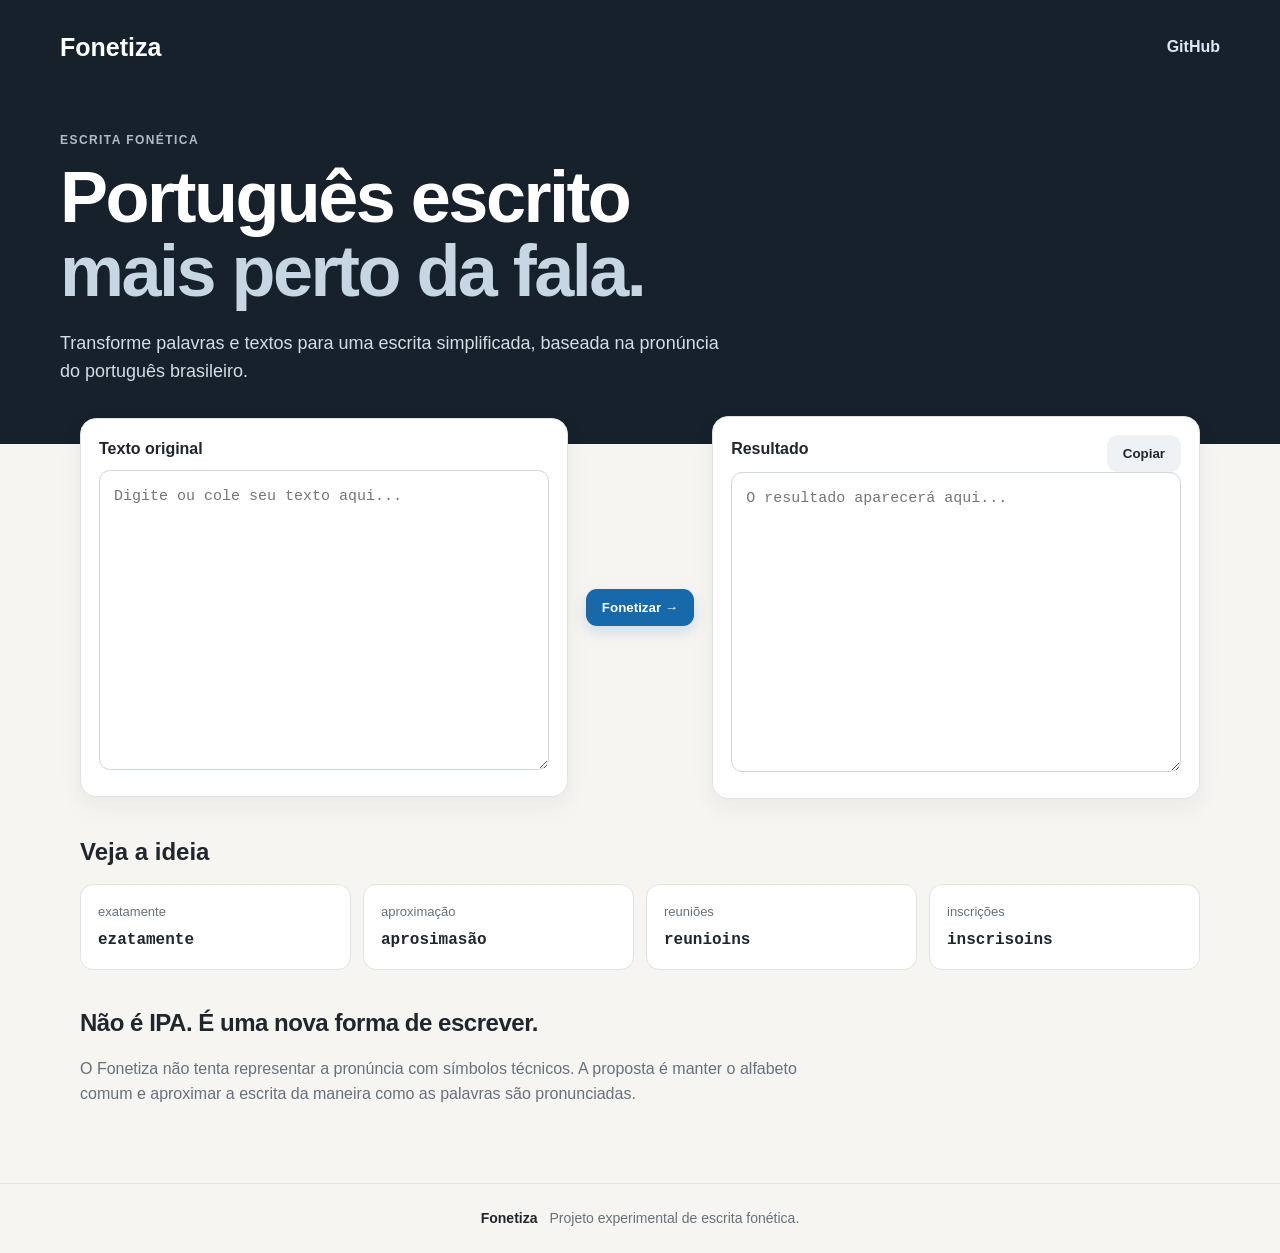
==== commit a0162560: "Add files via upload" ====
--- a/index.html
+++ b/index.html
@@ -1,24 +1,35 @@
-<!doctype html>
+<!DOCTYPE html>
 <html lang="pt-BR">
 <head>
-<meta charset="utf-8"><meta name="viewport" content="width=device-width,initial-scale=1">
-<title>Fonetiza v12 — Conversor Fonético PT-BR</title>
+<meta charset="UTF-8"><meta name="viewport" content="width=device-width, initial-scale=1.0">
+<meta name="description" content="Fonetiza — conversor experimental de escrita fonética para português brasileiro.">
+<title>Fonetiza — Português mais perto da fala</title>
 <style>
-:root{font-family:Segoe UI,Arial,sans-serif;color:#18212b;background:#f4f6f8}*{box-sizing:border-box}body{margin:0}header{background:#17202a;color:#fff;padding:24px}header h1{margin:0 0 6px}header p{margin:0;color:#cbd5df}main{max-width:1400px;margin:22px auto;padding:0 18px}.card{background:#fff;border:1px solid #dfe5eb;border-radius:14px;padding:18px;box-shadow:0 4px 16px #00000008;margin-bottom:16px}label{font-weight:700;display:block;margin-bottom:8px}textarea{width:100%;min-height:220px;border:1px solid #cbd5df;border-radius:10px;padding:12px;font:15px/1.5 Consolas,monospace;resize:vertical}.actions{display:flex;flex-wrap:wrap;gap:8px;margin-top:12px}button{border:0;border-radius:9px;padding:10px 15px;cursor:pointer;font-weight:700}.primary{background:#1769aa;color:#fff}.secondary{background:#e9eef3;color:#18212b}.danger{background:#c0392b;color:#fff}.grid{display:grid;grid-template-columns:1fr 1fr;gap:16px}.stats{display:grid;grid-template-columns:repeat(4,1fr);gap:8px;margin-top:14px}.stat{background:#f4f6f8;border-radius:10px;padding:12px;text-align:center}.stat b{display:block;font-size:22px}.small{font-size:13px;color:#5d6873}.ok{color:#18733c;font-weight:700}.bad{color:#b42318;font-weight:700}.tag{display:inline-block;background:#edf2f7;border-radius:999px;padding:5px 9px;margin:3px;font-size:12px}table{width:100%;border-collapse:collapse;font-size:13px}th,td{text-align:left;border-bottom:1px solid #e5e9ed;padding:8px}code{font-family:Consolas,monospace}@media(max-width:800px){.grid{grid-template-columns:1fr}.stats{grid-template-columns:repeat(2,1fr)}}
+:root{--bg:#f7f5f2;--text:#20262d;--muted:#66717d;--dark:#17212b;--line:#dfe3e6;--panel:#fff;--accent:#1769aa}
+*{box-sizing:border-box}html{scroll-behavior:smooth}body{margin:0;font-family:Inter,Segoe UI,Arial,sans-serif;color:var(--text);background:var(--bg);line-height:1.55}
+header.hero{background:var(--dark);color:#fff;padding:28px 24px 58px}nav{max-width:1160px;margin:0 auto;display:flex;justify-content:space-between;align-items:center}nav strong{font-size:25px}nav a{color:#dce7f0;text-decoration:none;font-weight:600}.hero-content{max-width:1160px;margin:60px auto 0}.tag{display:inline-block;font-size:12px;letter-spacing:.12em;font-weight:800;color:#aebdca;margin-bottom:12px}.hero h1{font-size:clamp(42px,6vw,72px);line-height:1.02;margin:0 0 22px;letter-spacing:-.035em}.hero h1 em{font-style:normal;color:#c7d6e3}.hero p{max-width:680px;color:#d4dde5;font-size:18px;margin:0}
+main{max-width:1160px;margin:-28px auto 0;padding:0 20px 60px}.converter{display:grid;grid-template-columns:1fr auto 1fr;gap:18px;align-items:center}.panel{background:var(--panel);border:1px solid var(--line);border-radius:16px;padding:18px;box-shadow:0 8px 24px rgba(20,30,40,.06)}label{display:block;font-weight:800;margin-bottom:9px}.panel textarea{width:100%;min-height:300px;border:1px solid #cfd6dc;border-radius:11px;padding:14px;font:15px/1.55 Consolas,monospace;resize:vertical;outline:none;background:#fff;color:var(--text)}.panel textarea:focus{border-color:#9db5c8;box-shadow:0 0 0 3px rgba(23,105,170,.08)}#fonetizar,#copiar{border:0;border-radius:11px;padding:11px 16px;font-weight:800;cursor:pointer}.converter>#fonetizar{background:var(--accent);color:#fff;white-space:nowrap;box-shadow:0 6px 14px rgba(23,105,170,.18)}#copiar{background:#eef2f5;color:#20262d}.result-title{display:flex;justify-content:space-between;align-items:center;gap:10px}.examples,.about{margin-top:34px}.examples h2,.about h2{font-size:24px;margin:0 0 14px}.cards{display:grid;grid-template-columns:repeat(4,1fr);gap:12px}.cards article{background:#fff;border:1px solid var(--line);border-radius:13px;padding:17px}.cards span{display:block;color:var(--muted);font-size:13px;margin-bottom:5px}.cards b{font:600 16px Consolas,monospace}.about{max-width:760px}.about p{color:var(--muted);font-size:16px}.about h2{letter-spacing:-.02em}footer{border-top:1px solid var(--line);padding:24px 20px;display:flex;gap:12px;justify-content:center;color:var(--muted);font-size:14px}footer strong{color:var(--text)}
+@media(max-width:900px){.converter{grid-template-columns:1fr}.converter>#fonetizar{justify-self:start}.cards{grid-template-columns:repeat(2,1fr)}}@media(max-width:560px){header.hero{padding-bottom:48px}.hero-content{margin-top:45px}.hero h1{font-size:42px}.cards{grid-template-columns:1fr}.panel textarea{min-height:240px}}
 </style>
 </head>
 <body>
-<header><h1>Fonetiza</h1><p>Conversor experimental de ortografia fonética para português brasileiro.</p></header>
+<header class="hero">
+<nav><strong>Fonetiza</strong><a href="https://github.com/" target="_blank" rel="noopener">GitHub</a></nav>
+<div class="hero-content"><span class="tag">ESCRITA FONÉTICA</span><h1>Português escrito<br><em>mais perto da fala.</em></h1><p>Transforme palavras e textos para uma escrita simplificada, baseada na pronúncia do português brasileiro.</p></div>
+</header>
 <main>
-<div class="card"><label for="orig">Texto original</label><textarea id="orig" spellcheck="false" placeholder="Cole aqui o texto original em português..."></textarea><div class="actions"><button class="primary" id="convert">Converter</button><button class="secondary" id="copy">Copiar resultado</button><button class="secondary" id="download">Baixar TXT</button><button class="danger" id="clear">Limpar</button></div><p class="small"><strong>Motor v13 — regras validadas</strong>. O motor analisa cada palavra usando o original como referência. Pontuação, espaços e quebras de linha são preservados.</p></div>
-<div class="grid"><div class="card"><label for="out">Texto convertido</label><textarea id="out" readonly spellcheck="false"></textarea></div><div class="card"><label>Validação</label><div id="validation" class="small">Ainda não executada.</div><div class="stats"><div class="stat"><b id="words">0</b>palavras</div><div class="stat"><b id="changed">0</b>alteradas</div><div class="stat"><b id="rules">0</b>regras</div><div class="stat"><b id="errors">0</b>violações</div></div></div></div>
-<div class="card"><label>Alterações</label><div id="report" class="small">Faça uma conversão para ver a análise.</div></div>
-<div class="card"><label>Princípios do motor</label><div><span class="tag">NH → NN</span><span class="tag">LH → LL</span><span class="tag">CH → X</span><span class="tag">GE → JE</span><span class="tag">GI → JI</span><span class="tag">CE → SE</span><span class="tag">CI → SI</span><span class="tag">Ç → S</span><span class="tag">SS → S</span><span class="tag">X por som/contexto</span><span class="tag">S intervocálico → Z</span><span class="tag">QUE/QUI → CE/CI</span><span class="tag">QUA/QUO → CUA/CUO</span></div></div>
+<section class="converter">
+<div class="panel"><label for="entrada">Texto original</label><textarea id="entrada" spellcheck="false" placeholder="Digite ou cole seu texto aqui..."></textarea></div>
+<button id="fonetizar" type="button">Fonetizar →</button>
+<div class="panel result"><div class="result-title"><label for="saida">Resultado</label><button id="copiar" type="button">Copiar</button></div><textarea id="saida" spellcheck="false" readonly placeholder="O resultado aparecerá aqui..."></textarea></div>
+</section>
+<section class="examples"><h2>Veja a ideia</h2><div class="cards"><article><span>exatamente</span><b>ezatamente</b></article><article><span>aproximação</span><b>aprosimasão</b></article><article><span>reuniões</span><b>reunioins</b></article><article><span>inscrições</span><b>inscrisoins</b></article></div></section>
+<section class="about"><h2>Não é IPA. É uma nova forma de escrever.</h2><p>O Fonetiza não tenta representar a pronúncia com símbolos técnicos. A proposta é manter o alfabeto comum e aproximar a escrita da maneira como as palavras são pronunciadas.</p></section>
 </main>
-<script>
-'use strict';
+<footer><strong>Fonetiza</strong><span>Projeto experimental de escrita fonética.</span></footer>
+<script>'use strict';
 const EXCEPTIONS=new Map(Object.entries({
-'aqui':'aci','próximo':'prósimo','próxima':'prósima','próximas':'prósimas','próximos':'prósimos','texto':'testo','você':'vosê','reflexo':'reflecso','reflexivas':'reflecsivas','fixo':'ficso','fixada':'ficsada','fluxo':'flucso','exato':'ezato','exatamente':'ezatamente','exercício':'ezersísio','expediente':'espediente','expostas':'espostas','exclusivamente':'escluzivamente','desconexão':'desconecsão','transição':'tranzisão','trânsito':'trânzito','gélida':'jélida','legítimo':'lejítimo','urgência':'urjênsia','incêndio':'insêndio','extrema':'estrema','extremidade':'estremidade','extremamente':'estremamente','aproximar':'aprosimar','aproximando':'aprosimando','aproximação':'aprosimasão','deixando':'deixando','deixa':'deixa','faixa':'faixa','faixas':'faixas','frequentadores':'frecuentadores','shopping':'xópim','põe':'poim','antiguidade':'antiguidade','antiguidades':'antiguidades','ambições':'ambisoins','fundações':'fundasoins','preocupações':'preocupasoins','soluções':'solusoins','discussões':'discusoins','obrigações':'obrigasoins','notificações':'notificasoins','anotações':'anotasoins','ligações':'ligasoins','reuniões':'reunioins','expedições':'espedisoins','regiões':'rejioins','posições':'pozisoins','estações':'estasoins','espiões':'espioins','corações':'corasoins','gerações':'jerasoins','sensação':'sensasão','situação':'situasão','função':'funsão','atenção':'atensão','proteção':'protesão','produção':'produsão','organização':'organizasão','discussão':'discusão','expressão':'espresão','expressivos':'espresivos','explicação':'esplicasão','explicações':'esplicasoins','necessário':'nesesário','necessidade':'nesesidade','segurança':'seguransa','silêncio':'silênsio','espaço':'espaso','infância':'infânsia','superfície':'superfísie','círculos':'sírculos','artificial':'artifisial','principal':'prinsipal','cercada':'sercada','frase':'fraze','casa':'caza','casaco':'cazaco','casais':'cazais','peso':'pezo','pesada':'pezada','presente':'prezente','repousa':'repouza','baseado':'bazeado','idoso':'idozo','refúgio':'refújio','ligeiramente':'lijeiramente','página':'pájina','gênero':'jênero','científica':'sientífica','história':'istória','ficção':'ficsão','chuva':'xuva','cheiro':'xeiro','chegar':'xegar','chamou':'xamou','chafariz':'xafariz','choque':'xoque','galho':'gallo','olhar':'ollar','olhos':'ollos','trabalho':'traballo','trilha':'trilla','linha':'linna','linhas':'linnas','tinha':'tinna','manhã':'mannã','conhecia':'connesia','conhecer':'conneser','conhecida':'connesida','conhecidas':'connesidas','conhecimento':'connesimento','conseguia':'consegia','receber':'reseber','recebido':'resebido','começava':'comesava','começou':'comesou','começam':'comesam','começando':'comesando','descendo':'desendo','desceu':'deseu','descer':'deser','descida':'desida','esquecido':'escesido','esvaziasse':'esvaziase','hesitou':'ezitou','trouxe':'trouse','trouxeram':'trouseram','desavisados':'dezavizados','atrasa':'atraza','quase':'cuaze','quatro':'cuatro','quando':'cuando','qualquer':'cualcer','porque':'porce','que':'ce','quem':'cem','aquele':'acele','aquela':'acela','daquele':'dacele','daquela':'dacela','quente':'cente','pequeno':'peceno','pequena':'pecena','esquina':'escina','tranquilo':'trancuilo','trancilo':'trancuilo','aquecer':'aceser','Miguel':'Migel','exalando':'ezalando','exige':'ezije','exigindo':'ezijindo','exigiriam':'ezijiriam','exibindo':'ezibindo','exemplo':'ezemplo','existia':'ezistia','existiria':'ezistiria','existem':'ezistem','existe':'eziste','excelente':'eselente','excelência':'eselênsia','excesso':'eseso','exceto':'eseto','experiência':'esperiênsia','experimentava':'esperimentava','explorar':'esplorar','presisar':'presizar','precisar':'presizar','presisava':'presizava','precisava':'presizava','precisão':'presizão','desacelerar':'dezaselerar','desconhecido':'desconnesido','escolhido':'escollido','silencioso':'silensioso','silenciosas':'silensiosas','anúncio':'anúnsio','coisas':'coizas','viajem':'viajem','ninguém':'ningém','ajustar':'ajustar','ciser':'cizer','estivessem':'estivese','represa':'repreza','desejo':'dezejo','cuidadosamente':'cuidadozamente','modificações':'modificasoins','estação':'estasão','amanhecido':'amannesido','acontecia':'acontesia','cachorros':'caxorros','cachecol':'caxecol','funсionava':'funsionava','exame':'ezame','existir':'ezistir','existência':'ezistênsia','exigência':'ezijênsia','crescer':'creser','crescimento':'cresimento','licença':'lisensa','serviço':'serviso','princípio':'prinsípio','ação':'asão','coração':'corasão','solução':'solusão','educação':'educasão','aceitação':'aseitasão','comunicação':'comunicasão','informação':'informasão','reação':'reasão','atração':'atrasão','criação':'criasão','decisão':'desizão','possível':'posível','passeio':'paseio','crise':'crize','fase':'faze','mesa':'meza','camisa':'camiza','visita':'vizita','análise':'análize','pessoa':'pesoa','sangue':'sange','língua':'língua','sequência':'secuênsia','frequência':'frecuênsia','consequência':'consecuênsia','higiene':'ijiene'}));
+'aqui':'aci','exterior':'esterior','próximo':'prósimo','próxima':'prósima','próximas':'prósimas','próximos':'prósimos','texto':'testo','você':'vosê','reflexo':'reflecso','reflexivas':'reflecsivas','fixo':'ficso','fixada':'ficsada','fluxo':'flucso','exato':'ezato','exatamente':'ezatamente','exercício':'ezersísio','expediente':'espediente','expostas':'espostas','exclusivamente':'escluzivamente','desconexão':'desconecsão','transição':'tranzisão','trânsito':'trânzito','gélida':'jélida','legítimo':'lejítimo','urgência':'urjênsia','incêndio':'insêndio','extrema':'estrema','extremidade':'estremidade','extremamente':'estremamente','aproximar':'aprosimar','aproximando':'aprosimando','aproximação':'aprosimasão','deixando':'deixando','deixa':'deixa','faixa':'faixa','faixas':'faixas','frequentadores':'frecuentadores','shopping':'xópim','põe':'poim','antiguidade':'antiguidade','antiguidades':'antiguidades','ambições':'ambisoins','fundações':'fundasoins','preocupações':'preocupasoins','soluções':'solusoins','discussões':'discusoins','obrigações':'obrigasoins','notificações':'notificasoins','anotações':'anotasoins','ligações':'ligasoins','reuniões':'reunioins','expedições':'espedisoins','regiões':'rejioins','posições':'pozisoins','estações':'estasoins','espiões':'espioins','corações':'corasoins','gerações':'jerasoins','sensação':'sensasão','situação':'situasão','função':'funsão','atenção':'atensão','proteção':'protesão','produção':'produsão','organização':'organizasão','discussão':'discusão','expressão':'espresão','expressivos':'espresivos','explicação':'esplicasão','explicações':'esplicasoins','necessário':'nesesário','necessidade':'nesesidade','segurança':'seguransa','silêncio':'silênsio','espaço':'espaso','infância':'infânsia','superfície':'superfísie','círculos':'sírculos','artificial':'artifisial','principal':'prinsipal','cercada':'sercada','frase':'fraze','casa':'caza','casaco':'cazaco','casais':'cazais','peso':'pezo','pesada':'pezada','presente':'prezente','repousa':'repouza','baseado':'bazeado','idoso':'idozo','refúgio':'refújio','ligeiramente':'lijeiramente','página':'pájina','gênero':'jênero','científica':'sientífica','história':'istória','ficção':'ficsão','chuva':'xuva','cheiro':'xeiro','chegar':'xegar','chamou':'xamou','chafariz':'xafariz','choque':'xoque','galho':'gallo','olhar':'ollar','olhos':'ollos','trabalho':'traballo','trilha':'trilla','linha':'linna','linhas':'linnas','tinha':'tinna','manhã':'mannã','conhecia':'connesia','conhecer':'conneser','conhecida':'connesida','conhecidas':'connesidas','conhecimento':'connesimento','conseguia':'consegia','receber':'reseber','recebido':'resebido','começava':'comesava','começou':'comesou','começam':'comesam','começando':'comesando','descendo':'desendo','desceu':'deseu','descer':'deser','descida':'desida','esquecido':'escesido','esvaziasse':'esvaziase','hesitou':'ezitou','trouxe':'trouse','trouxeram':'trouseram','desavisados':'dezavizados','atrasa':'atraza','quase':'cuaze','quatro':'cuatro','quando':'cuando','qualquer':'cualcer','porque':'porce','que':'ce','quem':'cem','aquele':'acele','aquela':'acela','daquele':'dacele','daquela':'dacela','quente':'cente','pequeno':'peceno','pequena':'pecena','esquina':'escina','tranquilo':'trancuilo','trancilo':'trancuilo','aquecer':'aceser','Miguel':'Migel','exalando':'ezalando','exige':'ezije','exigindo':'ezijindo','exigiriam':'ezijiriam','exibindo':'ezibindo','exemplo':'ezemplo','existia':'ezistia','existiria':'ezistiria','existem':'ezistem','existe':'eziste','excelente':'eselente','excelência':'eselênsia','excesso':'eseso','exceto':'eseto','experiência':'esperiênsia','experimentava':'esperimentava','explorar':'esplorar','presisar':'presizar','precisar':'presizar','presisava':'presizava','precisava':'presizava','precisão':'presizão','desacelerar':'dezaselerar','desconhecido':'desconnesido','escolhido':'escollido','silencioso':'silensioso','silenciosas':'silensiosas','anúncio':'anúnsio','coisas':'coizas','viajem':'viajem','ninguém':'ningém','ajustar':'ajustar','ciser':'cizer','estivessem':'estivese','represa':'repreza','desejo':'dezejo','cuidadosamente':'cuidadozamente','modificações':'modificasoins','estação':'estasão','amanhecido':'amannesido','acontecia':'acontesia','cachorros':'caxorros','cachecol':'caxecol','funсionava':'funsionava','exame':'ezame','existir':'ezistir','existência':'ezistênsia','exigência':'ezijênsia','crescer':'creser','crescimento':'cresimento','licença':'lisensa','serviço':'serviso','princípio':'prinsípio','ação':'asão','coração':'corasão','solução':'solusão','educação':'educasão','aceitação':'aseitasão','comunicação':'comunicasão','informação':'informasão','reação':'reasão','atração':'atrasão','criação':'criasão','decisão':'desizão','possível':'posível','passeio':'paseio','crise':'crize','fase':'faze','mesa':'meza','camisa':'camiza','visita':'vizita','análise':'análize','pessoa':'pesoa','sangue':'sange','língua':'língua','sequência':'secuênsia','frequência':'frecuênsia','consequência':'consecuênsia','higiene':'ijiene'}));
 function lower(s){return s.toLocaleLowerCase('pt-BR')}
 function caseLike(raw,out){if(raw===raw.toLocaleUpperCase('pt-BR')&&raw!==raw.toLocaleLowerCase('pt-BR'))return out.toLocaleUpperCase('pt-BR');if(raw&&raw[0]===raw[0].toLocaleUpperCase('pt-BR')&&raw[0]!==raw[0].toLocaleLowerCase('pt-BR'))return out.charAt(0).toLocaleUpperCase('pt-BR')+out.slice(1);return out}
 function generic(word){
@@ -38,7 +49,16 @@
   if(p==='qu'){if(/[eéií]/i.test(c))out.push(caseLike(a,'c'));else out.push(caseLike(a,'c')+'u');i+=2;continue}
   if(p==='gu'){if(/[eéií]/i.test(c))out.push(a);else out.push(a+'u');i+=2;continue}
   if(lower(a)==='x'){
-    const prev=word[i-1]||''; if(lower(prev)==='e'&&v(c))out.push(caseLike(a,'z')); else out.push(a); i++;continue
+    const prev=word[i-1]||'';
+    // Em "ex-", o X assume som de Z antes de vogal e de S antes de consoante.
+    // Exemplos: exame → ezame, exemplo → ezemplo, exterior → esterior,
+    // extremo → estremo, explicar → esplicar.
+    if(lower(prev)==='e'){
+      if(v(c)) out.push(caseLike(a,'z'));
+      else if(c && /\p{L}/u.test(c)) out.push(caseLike(a,'s'));
+      else out.push(a);
+    } else out.push(a);
+    i++;continue
   }
   if(lower(a)==='s'){const prev=word[i-1]||'',next=b;if(v(prev)&&v(next))out.push(a==='S'?'Z':'z');else out.push(a);i++;continue}
   if(lower(a)==='k'){out.push(a==='K'?'C':'c');i++;continue}
@@ -49,11 +69,16 @@
  }
  return out.join('')
 }
-function convertWord(raw){const key=lower(raw);if(/^explo/i.test(raw))return caseLike(raw,raw.replace(/^explo/i,'esplo'));if(EXCEPTIONS.has(key))return caseLike(raw,EXCEPTIONS.get(key));if(/ções$/i.test(raw)){const stem=raw.slice(0,-4);return caseLike(raw,generic(stem)+'soins')}return generic(raw)}return generic(raw)}
+function convertWord(raw){const key=lower(raw);if(/ções$/i.test(raw)){const stem=raw.slice(0,-4);return caseLike(raw,generic(stem)+'soins')}if(/^explo/i.test(raw))return caseLike(raw,raw.replace(/^explo/i,'esplo'));if(EXCEPTIONS.has(key))return caseLike(raw,EXCEPTIONS.get(key));return generic(raw)}
 function convertText(text){const changes=[];let words=0;let rules=0;const converted=text.replace(/\p{L}+(?:[-’']\p{L}+)*/gu,m=>{words++;const to=convertWord(m);if(to!==m){changes.push({from:m,to});rules++}return to});return{converted,changes,words,ruleCount:rules}}
 function validate(text){const p=[];for(const [n,re] of [['SS proibido',/ss/i],['H proibido',/h/i],['K proibido',/k/i],['Q proibido',/q/i],['W proibido',/w/i],['Y proibido',/y/i],['Ç proibido',/ç/i]])if(re.test(text))p.push(n);return p}
 function esc(s){return s.replace(/[&<>"']/g,c=>({'&':'&amp;','<':'&lt;','>':'&gt;','"':'&quot;',"'":'&#39;'}[c]))}
 function render(){const orig=document.getElementById('orig').value,r=convertText(orig);document.getElementById('out').value=r.converted;document.getElementById('words').textContent=r.words;document.getElementById('changed').textContent=r.changes.length;document.getElementById('rules').textContent=r.ruleCount;const probs=validate(r.converted);document.getElementById('errors').textContent=probs.length;const val=document.getElementById('validation');val.className=probs.length?'bad':'ok';val.textContent=probs.length?'✗ '+probs.join(', '):'✓ Validação estrutural concluída.';const rep=document.getElementById('report');rep.innerHTML=r.changes.length?'<table><thead><tr><th>Original</th><th>Convertida</th></tr></thead><tbody>'+r.changes.map(x=>'<tr><td><code>'+esc(x.from)+'</code></td><td><code>'+esc(x.to)+'</code></td></tr>').join('')+'</tbody></table>':'Nenhuma alteração foi necessária.'}
 window.Fonetiza={convertWord,convertText,validate,EXCEPTIONS};
-document.addEventListener('DOMContentLoaded',()=>{document.getElementById('convert').addEventListener('click',render);document.getElementById('copy').addEventListener('click',async()=>{const t=document.getElementById('out').value;if(t)try{await navigator.clipboard.writeText(t)}catch{const x=document.getElementById('out');x.select();document.execCommand('copy')}});document.getElementById('download').addEventListener('click',()=>{const t=document.getElementById('out').value;if(!t)return;const a=document.createElement('a');a.href=URL.createObjectURL(new Blob([t],{type:'text/plain;charset=utf-8'}));a.download='fonetiza.txt';a.click();URL.revokeObjectURL(a.href)});document.getElementById('clear').addEventListener('click',()=>{document.getElementById('orig').value='';document.getElementById('out').value='';document.getElementById('report').textContent='Faça uma conversão para ver a análise.';document.getElementById('validation').textContent='Ainda não executada.'})});
-</script></body></html>
+document.addEventListener('DOMContentLoaded',()=>{
+ const entrada=document.getElementById('entrada'), saida=document.getElementById('saida');
+ document.getElementById('fonetizar').addEventListener('click',()=>{saida.value=window.Fonetiza.convertText(entrada.value).converted;});
+ document.getElementById('copiar').addEventListener('click',async()=>{const t=saida.value;if(!t)return;try{await navigator.clipboard.writeText(t)}catch{saida.select();document.execCommand('copy')}});
+});
+</script>
+</body></html>
